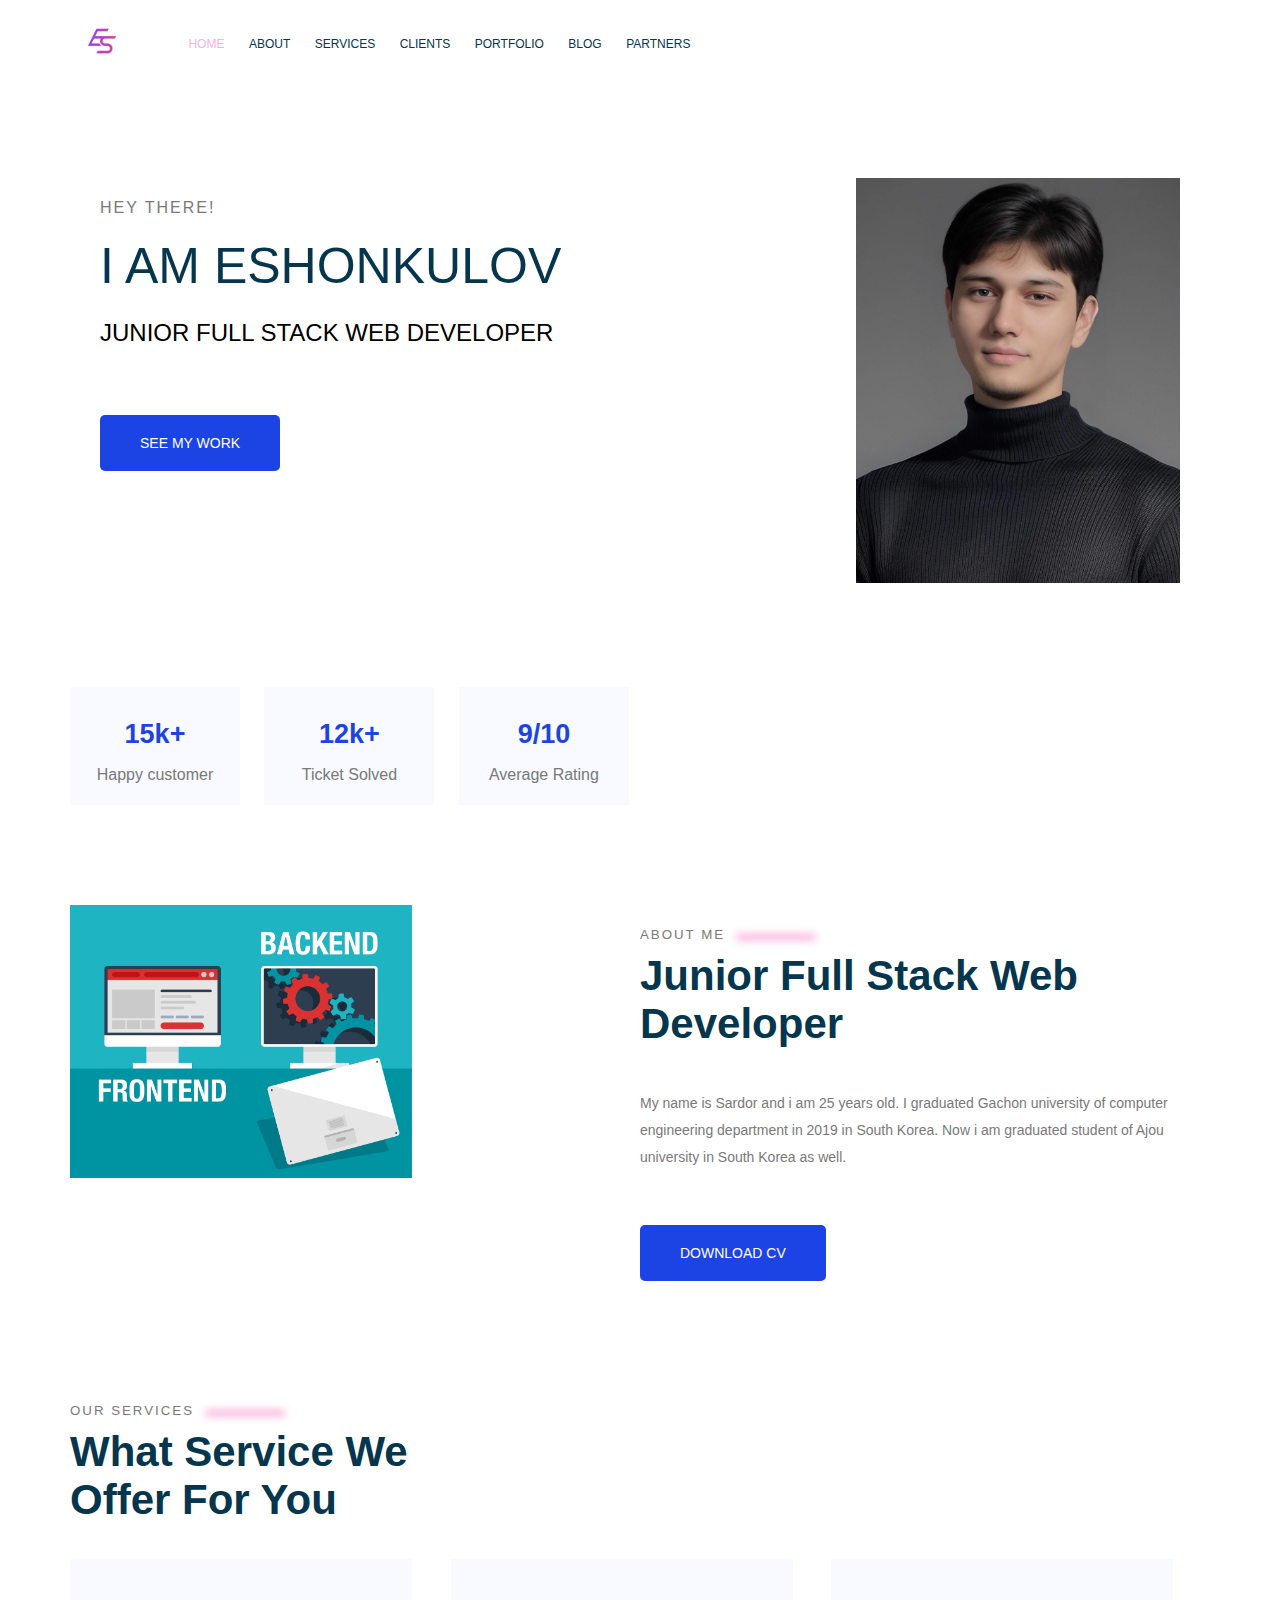
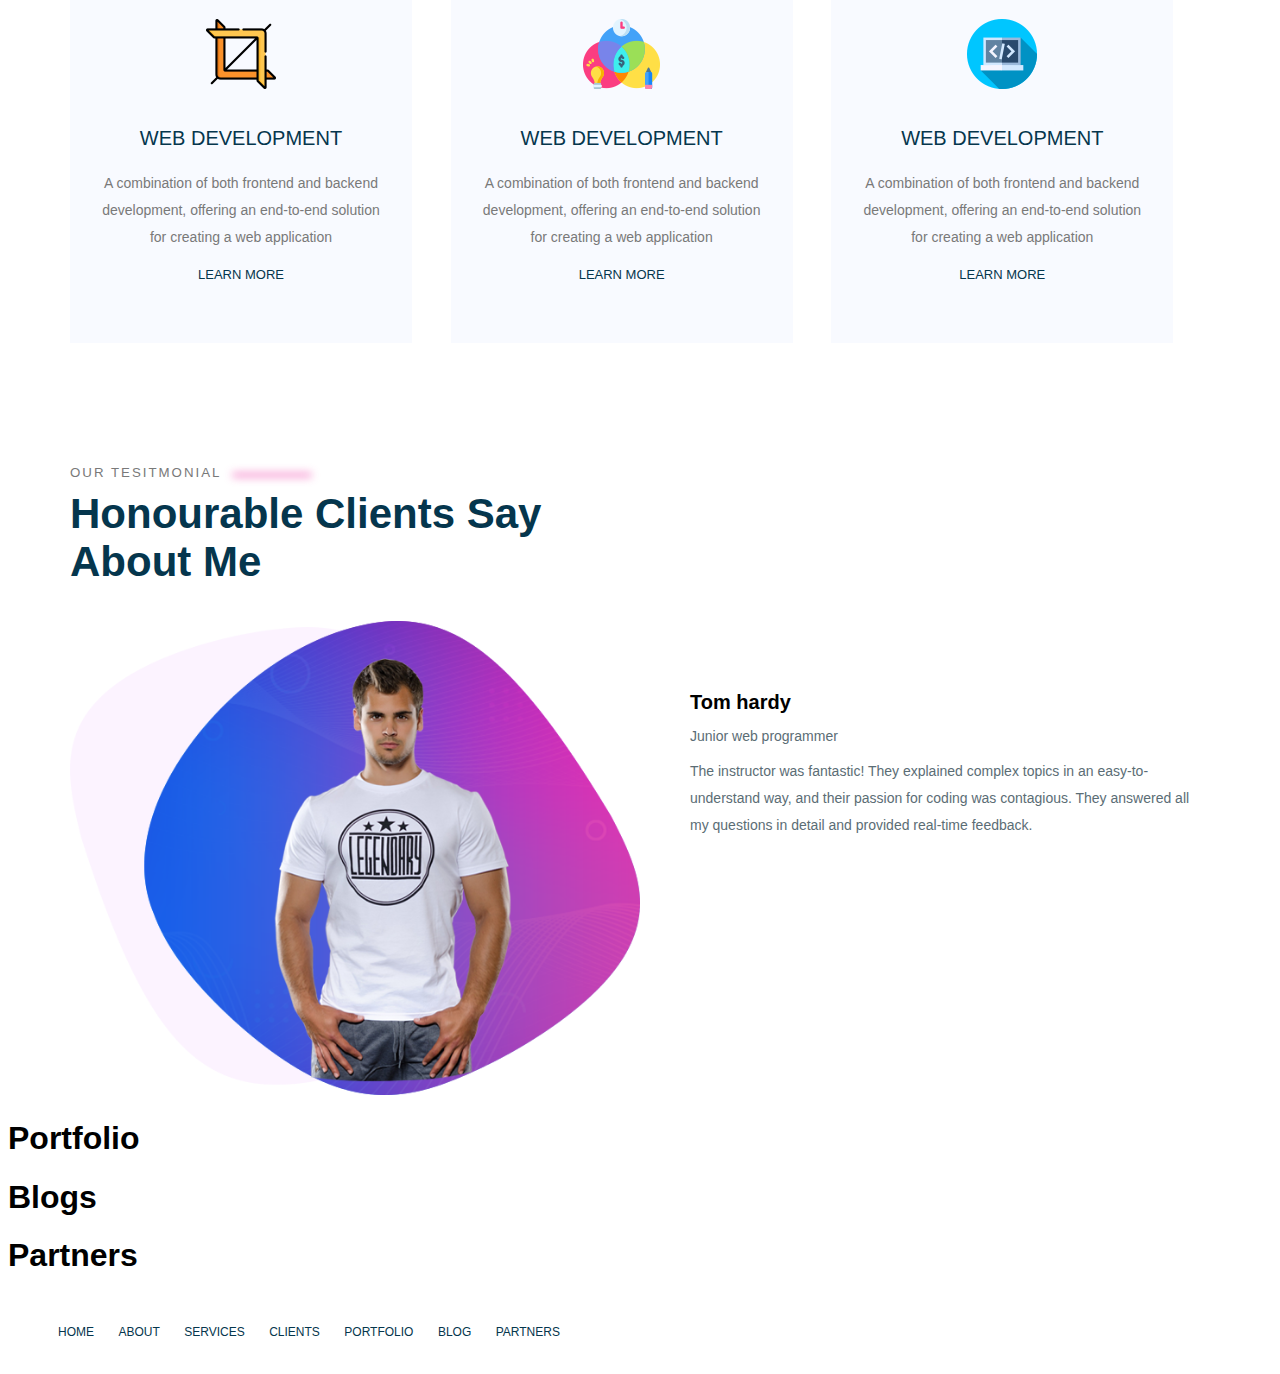
==== index.html @ 7c144145 "added new styles and parts" ====
<!DOCTYPE html>
<html lang="en">
<head>
  <meta charset="UTF-8">
  <meta name="viewport" content="width=device-width, initial-scale=1.0">
  <title>Portfolio</title>
  <link rel="stylesheet" href="css/main.css">
  <link rel="stylesheet" href="https://cdnjs.cloudflare.com/ajax/libs/font-awesome/6.7.1/css/all.min.css" integrity="sha512-5Hs3dF2AEPkpNAR7UiOHba+lRSJNeM2ECkwxUIxC1Q/FLycGTbNapWXB4tP889k5T5Ju8fs4b1P5z/iB4nMfSQ==" crossorigin="anonymous" referrerpolicy="no-referrer" />
</head>  
<body>
  <!-- Header section -->

  <div class="container">
    <header class="main-header">
      <div class="main-header__brand">
        <a href="index.html">
          <img src="images/logo.png" alt="Logo">
        </a>
      </div>
      <nav class="main-navigation">
        <ul class="main-navigation__items">
          <li class="main-navigation__item active">
            <a href="#">Home</a>
          </li>
          <li class="main-navigation__item">
            <a href="#">About</a>
          </li>
          <li class="main-navigation__item">
            <a href="#">Services</a>
          </li>
          <li class="main-navigation__item">
            <a href="#">Clients</a>
          </li>
          <li class="main-navigation__item">
            <a href="#">Portfolio</a>
          </li>
          <li class="main-navigation__item">
            <a href="#">Blog</a>
          </li>
          <li class="main-navigation__item">
            <a href="#">Partners</a>
          </li>
        </ul>
      </nav>
    </header>
  </div>

  <!-- /Header section -->

  <!-- Home section -->

   <div class="container">
    <section id="main-section" class="main-section">
      <div class="main-section__info">
        <h4 class="main-section__welcome to-uppercase">Hey there!</h4>
        <h1 class="main-section__introduction to-uppercase">I am Eshonkulov</h1>
        <h3 class="main-section__position to-uppercase">Junior full stack web developer</h3>
        <div class="main-section__social-networks">
          <a href="https://t.me/Sadriddinovich1" target="_blank">
            <i class="fa-brands fa-telegram"></i>
          </a>
          <a href="https://www.instagram.com/ee.sardor14/" target="_blank">
            <i class="fa-brands fa-instagram"></i>
          </a>
        </div>
        <button type="button" class="button main-section__action to-uppercase">
        See my work
        </button>
      </div>
      <div class="main-section__image">
        <img src="images/sardor1.jpg" alt="My image">
      </div>
     </section>
     <div class="clearfix"></div>
   </div>
   <!-- /Home section -->

   <!-- Statistics -->
    <div class="container">
      <section id="statistics" class="statistics">
        <div class="statistics__item">
          <h3 class="statistics__number">
            15k+
          </h3>
          <p class="statistics__title">
            Happy customer
          </p>
        </div>

        <div class="statistics__item">
          <h3 class="statistics__number">
            12k+
          </h3>
          <p class="statistics__title">
            Ticket Solved
          </p>
        </div>

        <div class="statistics__item">
          <h3 class="statistics__number">
            9/10
          </h3>
          <p class="statistics__title">
            Average Rating
          </p>
        </div>
      </section>
    </div>

   <!-- About section -->

   <div class="container">
    <section id="about-me" class="about-me">
      <div class="about-me__image">
        <img src="/images/about-me.png" alt="About me image">
      </div>

      <div class="about-me__info">
        <h5 class="section-subtitle">
          About me
          <span class="blur-line"></span>
        </h5>
        <h3 class="section-title">
          Junior full stack web developer
        </h3>
        <p class="about-me__description">
          My name is Sardor and i am 25 years old. I graduated Gachon university of computer engineering department in 2019 in South Korea. Now i am graduated student of Ajou university in South Korea as well.
        </p>
        <button type="button" class="button to-uppercase about-me__action">
          Download CV
        </button>
      </div>
     </section>
     <div class="clearfix"></div>
   </div>
   
   <!-- /About section -->

   <!-- Services section -->

   <div class="container">
    <section id="services" class="services">
      <h5 class="section-subtitle">
        Our services
        <span class="blur-line"></span>
      </h5>
      <h2 class="section-title">
        What service we <br>
        offer for you
      </h2>
      <div class="services__cards">
        <div class="service-card">
          <img class="service-card__icon" src="images/service-1.png" alt="Service 1">
          <h5 class="service-card__title">Web development</h5>
          <p class="service-card__description">
            A combination of both frontend and backend development, offering an end-to-end solution for creating a web application
          </p>
          <a href="#" class="service-card__link">
            Learn more
          </a>
        </div>

        <div class="service-card">
          <img class="service-card__icon" src="images/service-2.png" alt="Service 1">
          <h5 class="service-card__title">Web development</h5>
          <p class="service-card__description">
            A combination of both frontend and backend development, offering an end-to-end solution for creating a web application
          </p>
          <a href="#" class="service-card__link">
            Learn more
          </a>

        </div>
        <div class="service-card">
          <img class="service-card__icon" src="images/service-3.png" alt="Service 3">
          <h5 class="service-card__title">Web development</h5>
          <p class="service-card__description">
            A combination of both frontend and backend development, offering an end-to-end solution for creating a web application
          </p>
          <a href="#" class="service-card__link">
            Learn more
          </a>
        </div>
      </div>
     </section>
   </div>

   <!-- /Services section -->

   <!-- Clients section -->

   <div class="container">
    <section id="clients" class="clients">
      <h5 class="section-subtitle">
        Our tesitmonial
        <span class="blur-line"></span>
      </h5>
      <h2 class="section-title">
        Honourable clients say <br>
        about me
      </h2>
      <div class="client-items">
        <div class="client-item">
          <div class="client-item__image">
            <img src="images/client.png" alt="Client image">
          </div>
          <div class="client-item__info">
            <h3 class="client-item__name">
              Tom hardy
            </h3>
            <p class="client-item__position">
              Junior web programmer
            </p>
            <p class="client-item__review">
              The instructor was fantastic! They explained complex topics in an easy-to-understand way, and their passion for coding was contagious. They answered all my questions in detail and provided real-time feedback.
            </p>
            <div class="client-item__rate">
              <i class="fa-solid fa-star"></i>
              <i class="fa-solid fa-star"></i>
              <i class="fa-solid fa-star"></i>
              <i class="fa-solid fa-star"></i>
              <i class="fa-solid fa-star disabled"></i>
            </div>
          </div>
        </div>
      </div>
     </section>
     <div class="clearfix"></div>  
   </div>
   <!-- /Clients section -->

   <!-- Portfolio section -->

   <section id="portfolio">
    <h1>Portfolio</h1>
   </section>

   <!-- /Portfolio section -->

   <!-- Blog section -->

   <section id="blog">
    <h1>Blogs</h1>
   </section>

   <!-- /Blog section -->

   <!-- Partners section -->

   <section id="partners">
    <h1>Partners</h1>
   </section>

   <!-- /Partners section -->

   <!-- Footer section -->

   <footer>
    <nav class="main-navigation">
      <ul class="main-navigation__items">
        <li class="main-navigation__item">
          <a href="#">Home</a>
        </li>
        <li class="main-navigation__item">
          <a href="#">About</a>
        </li>
        <li class="main-navigation__item">
          <a href="#">Services</a>
        </li>
        <li class="main-navigation__item">
          <a href="#">Clients</a>
        </li>
        <li class="main-navigation__item">
          <a href="#">Portfolio</a>
        </li>
        <li class="main-navigation__item">
          <a href="#">Blog</a>
        </li>
        <li class="main-navigation__item">
          <a href="#">Partners</a>
        </li>
      </ul>
    </nav>
   </footer>

   <!-- Footer section -->
</body>
---- css/main.css ----
/* Core styles */
body {
  font-family: sans-serif;
}

.container {
  width: 1140px;
  margin: 0 auto
}

.to-uppercase {
  text-transform: uppercase;
}

.clearfix {
  clear: both;
}

.section-subtitle {
  letter-spacing: 2px;
  font-weight: 500;
  margin-bottom: 10px;
  color: #797979;
  text-transform: uppercase;
}

.section-title {
  margin-top: 5px;
  font-size: 42px;
  font-weight: 700;
  text-transform: capitalize;
  color: #05364D;
}

.button {
  border: none;
  background-color: #1C44E4;
  color: #FFFFFF;
  font-weight: 500;
  font-size: 14px;
  padding: 20px 40px;
  cursor: pointer;
  border-radius: 5px;
}

.blur-line {
  display: inline-block;
  margin-left: 5px;
  width: 80px;
  height: 4px;
  background-color: rgba(237, 35, 159, 0.6);
  filter: blur(4px);
  border-radius: 4px;
}


/* Main header styles */
.main-header__brand {
  display: inline-block;
  vertical-align: middle;
}

.main-header__brand img {
  width: 64px;
}

.main-navigation {
  display: inline-block;
  vertical-align: middle;
}

.main-navigation__item {
  display: inline-block;
  padding: 10px;
}

.main-navigation__item a {
  color: #05364d;
  text-decoration: none;
  text-transform: uppercase;
  font-size: 12px;
  font-weight: 500;
}

.main-navigation__item a:hover {
  color: #efb6df;
}

.main-navigation__item.active a {
  color: #efb6df;
}

/* Main section */
.main-section {
  padding: 100px 30px;
}

.main-section > div {
  width: 50%;
  float: left;
}

.main-section__image {
  text-align: right;
}

.main-section__image img {
  width: 60%;
}

.main-section__welcome {
  font-size: 16px;
  font-weight: 400;
  margin-bottom: 20px;
  letter-spacing: 2px;
  color: #797979;
}

.main-section__introduction {
  margin-top: 20px;
  font-size: 50px;
  font-weight: 500;
  margin-bottom: 20px;
  color: #05364E;
}

.main-section__position {
  margin-bottom: 20px;
  font-size: 24px;
  font-weight: 300;
  margin-bottom: 20px;
}

.main-section__social-networks a {
  color: #8FA1AA;
  font-size: 20px;
  display: inline-block;
  margin-right: 16px;
  cursor: pointer;
}

.main-section__social-networks a:hover i {
  color: #1C44E4;
}

.main-section__action {
  margin-top: 30px;
  
}

/* Statistics */
.statistics {
  padding-top: 100px;
}

.statistics__item {
  display: inline-block;
  width: 150px;
  background-color: #F8FAFF;
  text-align: center;
  padding: 5px 10px;
  margin-right: 20px;
}

.statistics__number {
  font-size: 27px;
  margin-bottom: 5px;
  color: #1C44E4;
}

.statistics__title {
  font-size: 16px;
  color: #797979;
  font-weight: 300;
}

/* About me */
.about-me {
  padding: 100px 0;
}

.about-me > div {
  width: 50%;
  float: left;
}

.about-me__image img {
  width: 60%;
}


.about-me__description {
  font-size: 14px;
  font-weight: 300;
  color: #797979;
  line-height: 27px;
}

.about-me__action {
  margin-top: 40px;
}

/* Services section */
.services {
  padding-top: 100px;
}

.service-card {
  display: inline-block;
  width: 30%;
  padding: 60px 30px;
  background-color: #F8FAFF;
  margin-right: 3%;
  text-align: center;
  box-sizing: border-box;
}

.service-card__title {
  color: #05364D;
  font-size: 20px;
  font-weight: 500;
  margin-bottom: 20px;
  text-transform: uppercase;
}

.service-card__description {
  font-size: 14px;
  line-height: 27px;
  font-weight: 300;
  color: #797979;
}

.service-card__link {
  font-size: 13px;
  font-weight: 500;
  text-transform: uppercase;
  color: #05364D;
  text-decoration: none;
}

.service-card:hover {
  background-color: #5f30ff;
}

.service-card:hover .service-card__title,
.service-card:hover .service-card__description,
.service-card:hover .service-card__link {
  color: #FFFFFF;
}

/* Clients section */
.clients {
  padding-top: 100px;
}

.client-item > div {
  width: 50%;
  float: left;
  box-sizing: border-box;
}

.client-item__image img {
  width: 100%;
}

.client-item__info {
  padding-top: 50px;
  padding-left: 50px;
}

.client-item__name {
  font-size: 20px;
  margin-bottom: 4px;
}

.client-item__position {
  font-size: 14px;
  font-weight: 300;
  color: #5b6d75;
}

.client-item__review {
  font-size: 14px;
  line-height: 27px;
  font-weight: 300;
  color: #5b6d75;
}

.client-item__rate {
  color: #ffd805;
}

.client-item__rate .disabled {
  color: #AEB9BE;
}
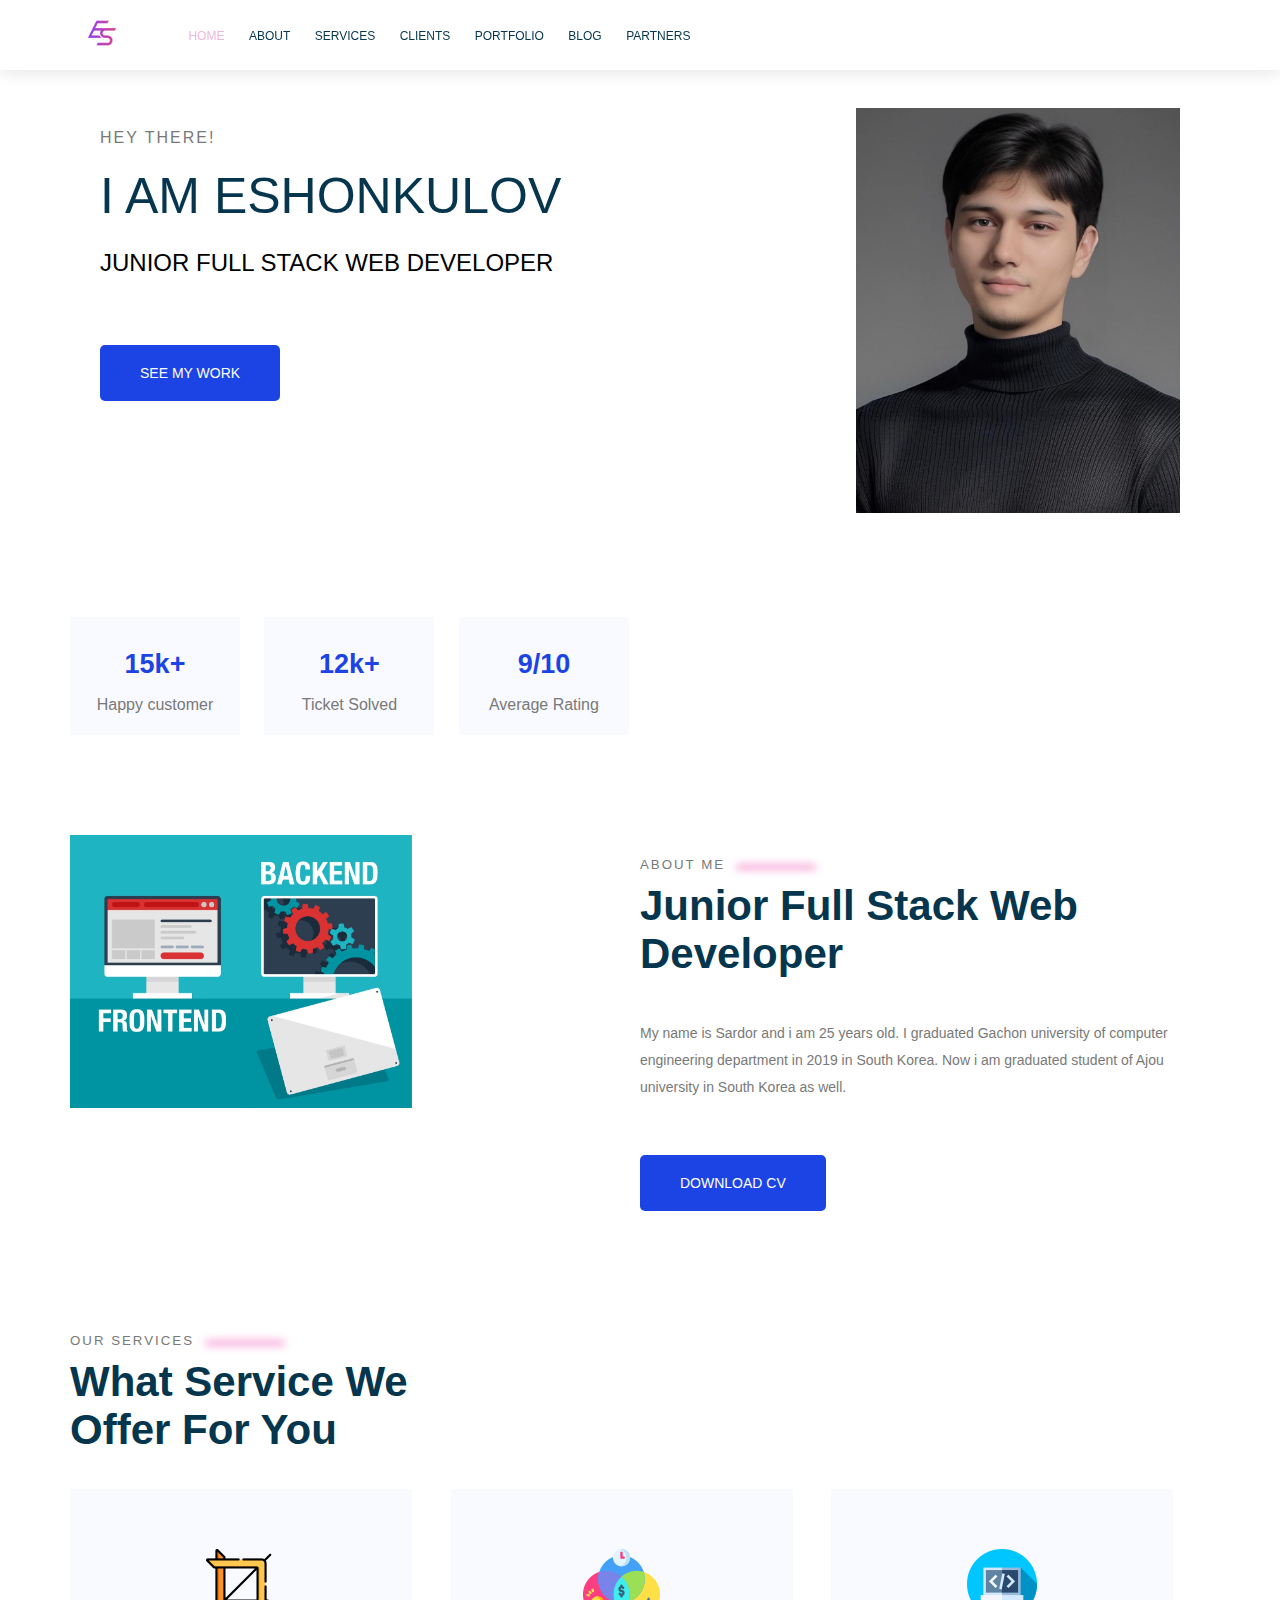
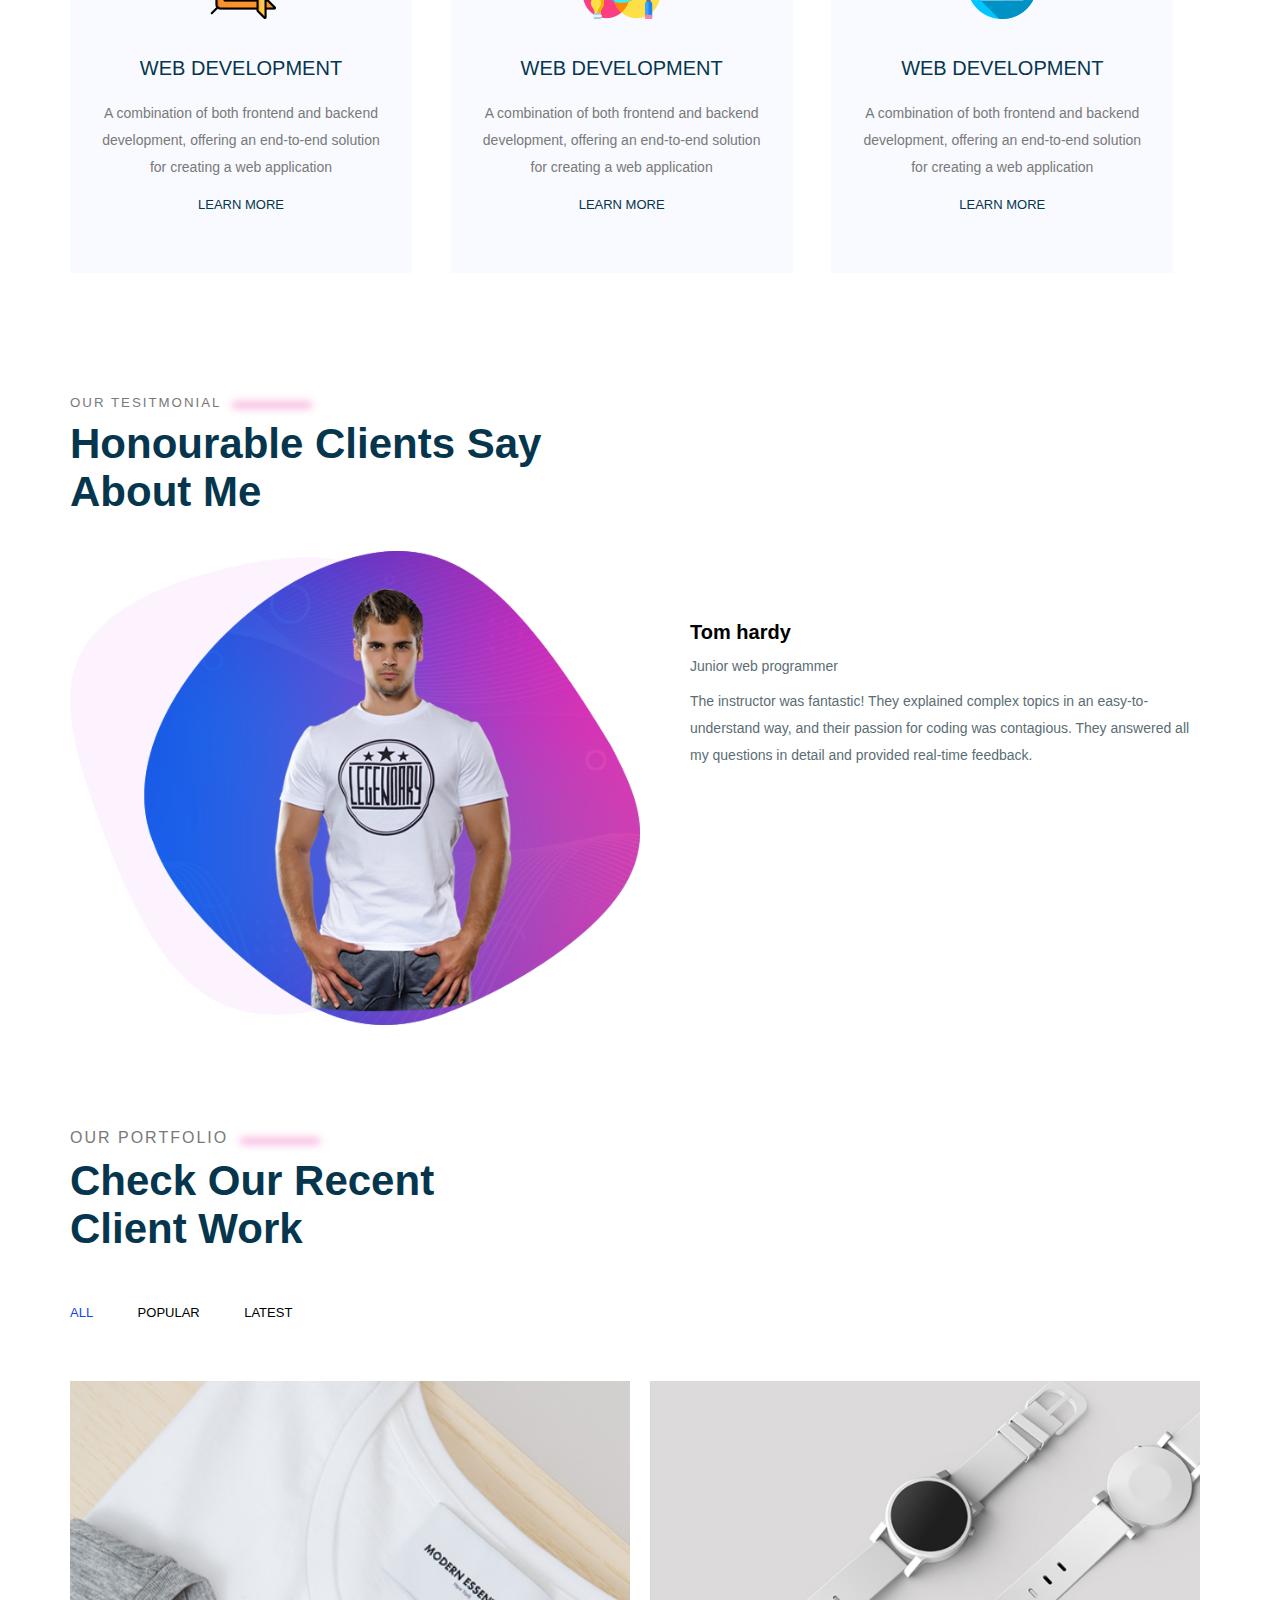
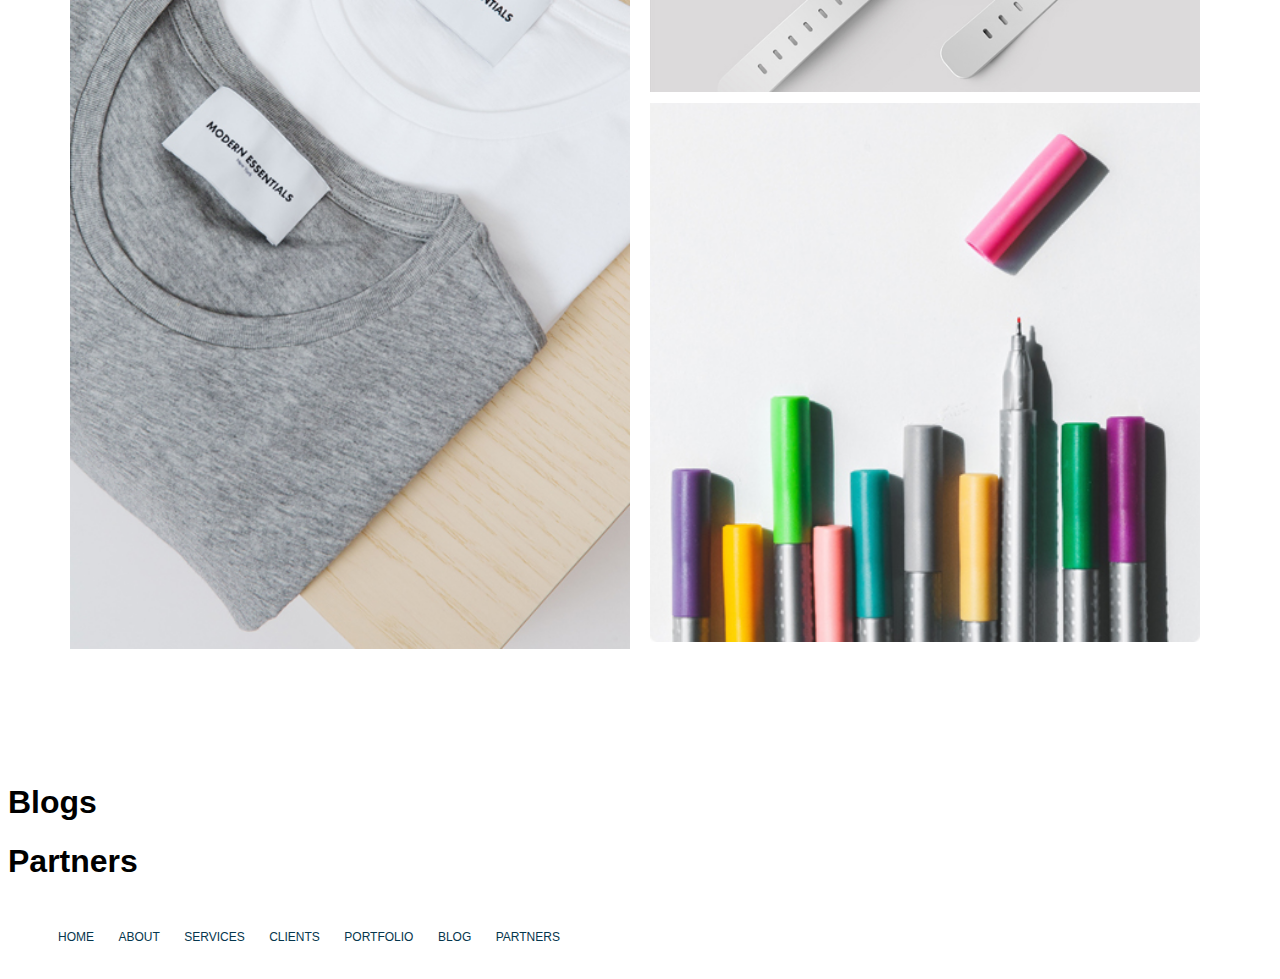
==== commit 0978a51e: "added portfolio styles fixed nav bar menu" ====
--- a/index.html
+++ b/index.html
@@ -10,14 +10,14 @@
 <body>
   <!-- Header section -->
 
-  <div class="container">
     <header class="main-header">
-      <div class="main-header__brand">
+      <div class="container">
+        <div class="main-header__brand">
         <a href="index.html">
           <img src="images/logo.png" alt="Logo">
         </a>
-      </div>
-      <nav class="main-navigation">
+        </div>
+        <nav class="main-navigation">
         <ul class="main-navigation__items">
           <li class="main-navigation__item active">
             <a href="#">Home</a>
@@ -41,7 +41,8 @@
             <a href="#">Partners</a>
           </li>
         </ul>
-      </nav>
+        </nav>
+      </div>
     </header>
   </div>
 
@@ -231,9 +232,67 @@
 
    <!-- Portfolio section -->
 
-   <section id="portfolio">
-    <h1>Portfolio</h1>
-   </section>
+   <div class="container">
+    <section id="portfolio" class="portfolio">
+      <div class="section-subtitle">
+          Our portfolio
+          <span class="blur-line"></span>
+      </div>
+      <div class="section-title">
+        Check our recent <br>
+        Client work
+      </div>
+      <ul class="portfolio-filters">
+        <li class="active">
+          All
+        </li>
+        <li>
+          Popular
+        </li>
+        <li>
+          Latest
+        </li>
+      </ul>
+      <div class="portfolio-items">
+        <div class="portfolio-item portfolio-item-1"> 
+          <img src="images/portfolio-1.jpg" class="portfolio-item__image"  alt="Portfolio image 1">
+          <div class="portfolio-item__overlay"></div>
+          <div class="portfolio-item__info">
+            <h4>
+              <a href="#">Portfolio item 1</a>
+            </h4>
+            <p>
+              About our work
+            </p>
+          </div>
+        </div>
+        <div class="portfolio-item portfolio-item-2">
+          <img src="images/portfolio-2.jpg" class="portfolio-item__image"  alt="Portfolio image 2">
+          <div class="portfolio-item__overlay"></div>
+          <div class="portfolio-item__info">
+            <h4>
+              <a href="#">Portfolio item 2</a>
+            </h4>
+            <p>
+              About our work
+            </p>
+          </div>
+        </div>
+        <div class="portfolio-item portfolio-item-3">
+          <img src="images/portfolio-3.jpg" class="portfolio-item__image"  alt="Portfolio image 3">
+          <div class="portfolio-item__overlay"></div>
+          <div class="portfolio-item__info">
+            <h4>
+              <a href="#">Portfolio item 3</a>
+            </h4>
+            <p>
+              About our work
+            </p>
+          </div>
+        </div>
+      </div>
+     </section>
+   </div>
 
    <!-- /Portfolio section -->
 
--- a/css/main.css
+++ b/css/main.css
@@ -45,6 +45,8 @@
 
 .blur-line {
   display: inline-block;
+  position: relative;
+  top: -2;
   margin-left: 5px;
   width: 80px;
   height: 4px;
@@ -55,6 +57,17 @@
 
 
 /* Main header styles */
+
+.main-header {
+  position: fixed;
+  top: 0;
+  left: 0;
+  width: 100%;
+  background-color: white;
+  box-shadow: 0px 3px 16px 0px rgb(0 0 0 / 10%);
+  z-index: 10;
+}
+
 .main-header__brand {
   display: inline-block;
   vertical-align: middle;
@@ -292,4 +305,101 @@
 
 .client-item__rate .disabled {
   color: #AEB9BE;
+}
+
+/* Portfolio section */
+
+.portfolio {
+  padding: 100px 0;
+}
+
+.portfolio-filters {
+  list-style: none;
+  padding-left: 0;
+  margin-top: 50px;
+}
+
+.portfolio-filters li {
+  display: inline-block;
+  margin-right: 40px;
+  font-size: 13px;
+  font-weight: 400;
+  text-transform: uppercase;
+  cursor: pointer;
+}
+
+.portfolio-filters li:hover, .portfolio-filters li.active {
+  color: #1245e6; ;
+}
+
+.portfolio-items {
+  margin-top: 50px;
+  position: relative;
+}
+
+.portfolio-item {
+  position: relative;
+  display: inline-block;
+  cursor: pointer;
+  width: 50%;
+  padding: 10px;
+  box-sizing: border-box;
+}
+
+.portfolio-item-1 {
+  padding-left: 0;
+}
+
+.portfolio-item-2 {
+  position: absolute;
+  top: 0;
+  right: 0;
+}
+
+.portfolio-item-3 {
+  position: absolute;
+  top: 322px;
+  right: 0;
+}
+
+.portfolio-item__image {
+  width: 100%;
+}
+
+
+.portfolio-item__overlay {
+  position: absolute;
+  left: 0;
+  top: 0;
+  height: 100%;
+  width: 100%;
+  background: rgb(19, 69, 230, 0.9);
+  visibility: hidden;
+  z-index: 1;
+}
+
+.portfolio-item__info {
+  position: absolute;
+  bottom: 44px;
+  left: 80px;
+  color: white;
+  visibility: hidden;
+  z-index: 1;
+}
+
+.portfolio-item__info a {
+  color: white;
+  text-decoration: none;
+}
+
+.portfolio-item:hover .portfolio-item__overlay {
+  visibility: visible;
+  top: 20px;
+  left: 20px;
+}
+
+.portfolio-item:hover .portfolio-item__info {
+  visibility: visible;
+  bottom: 24px;
+  left: 60px;
 }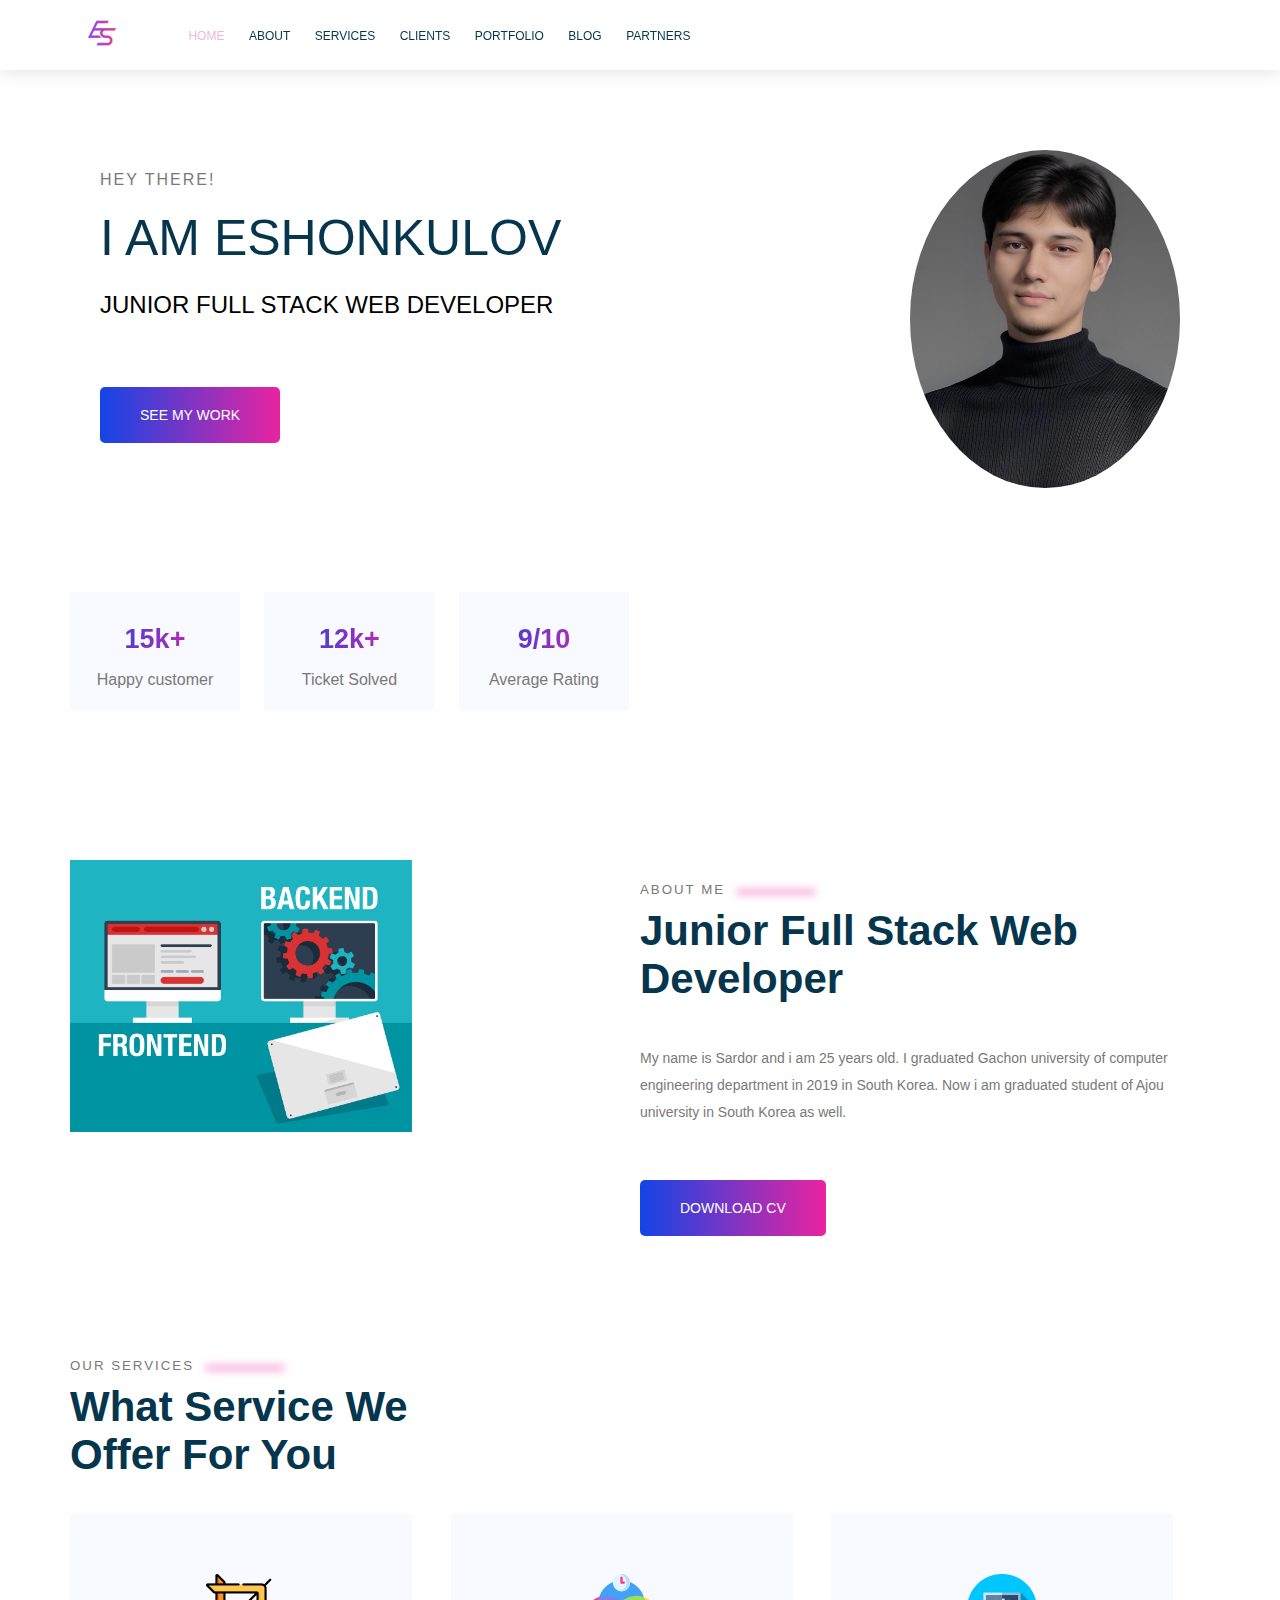
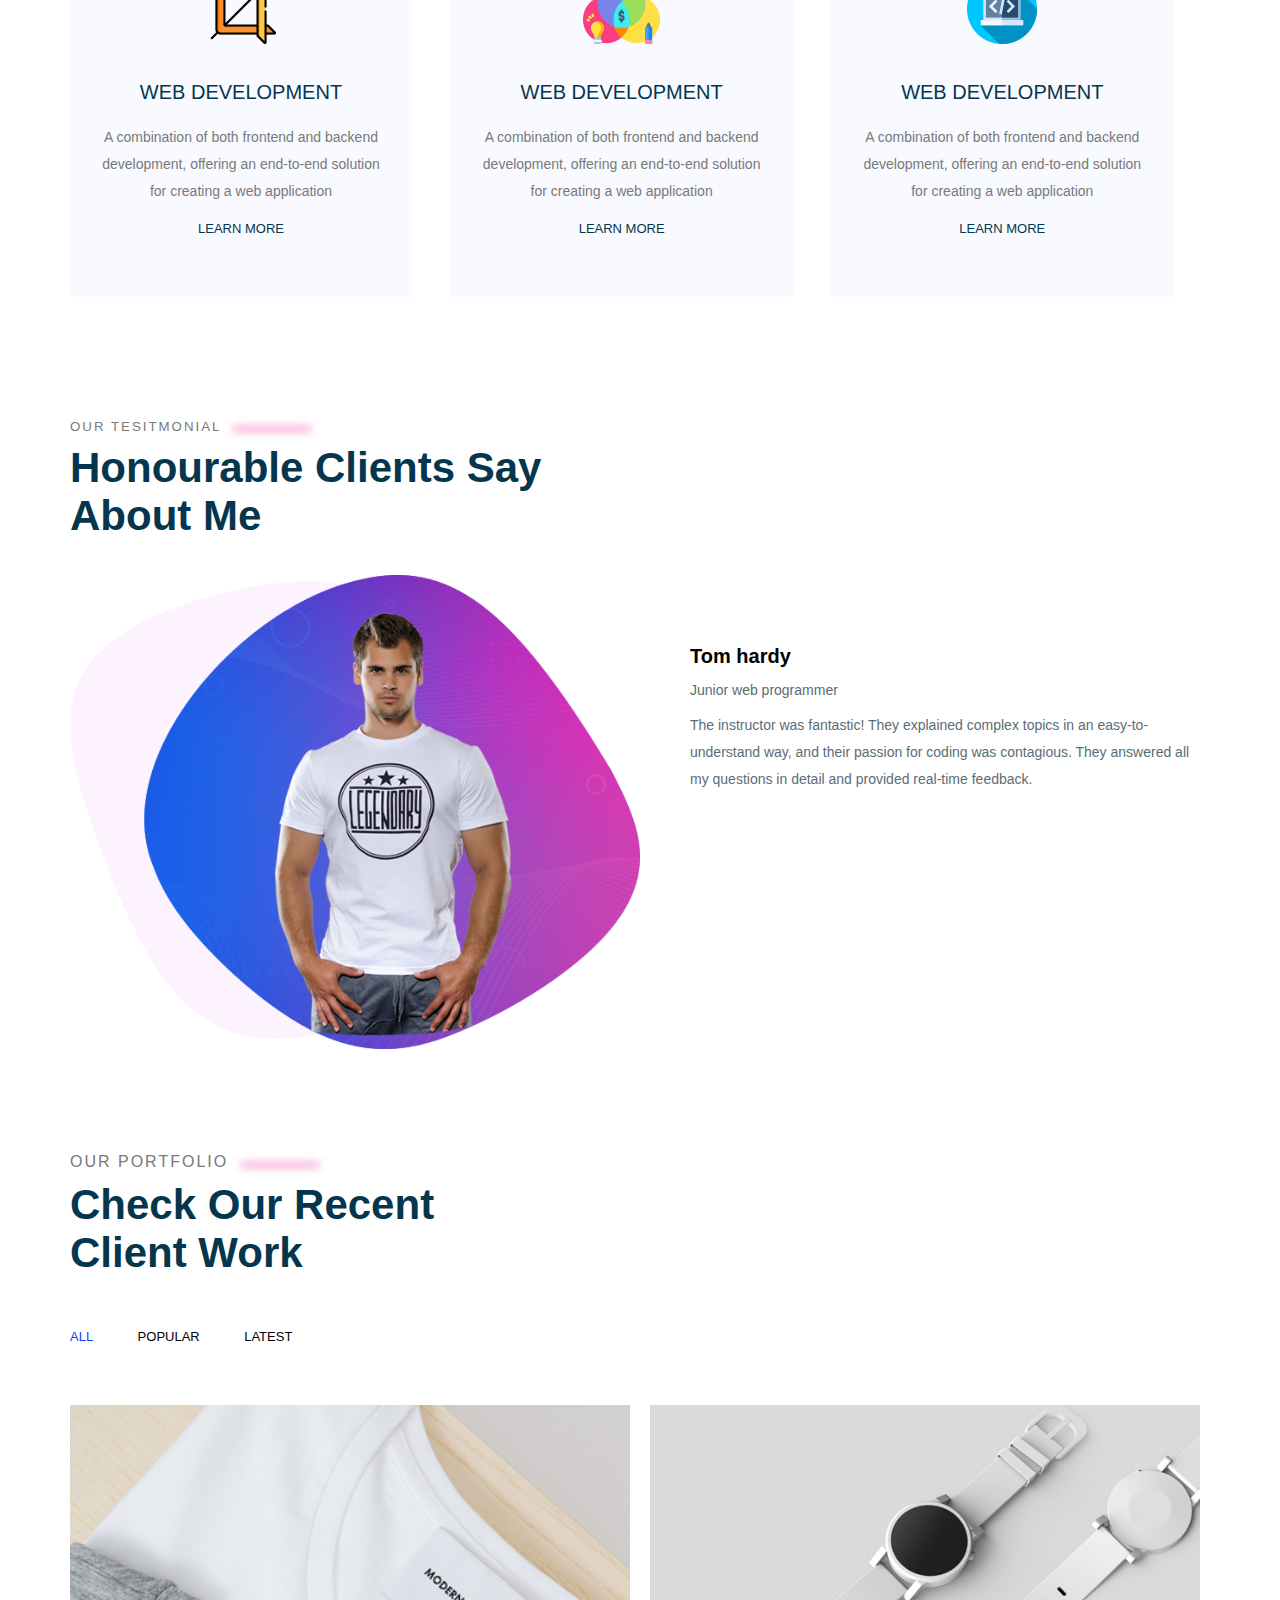
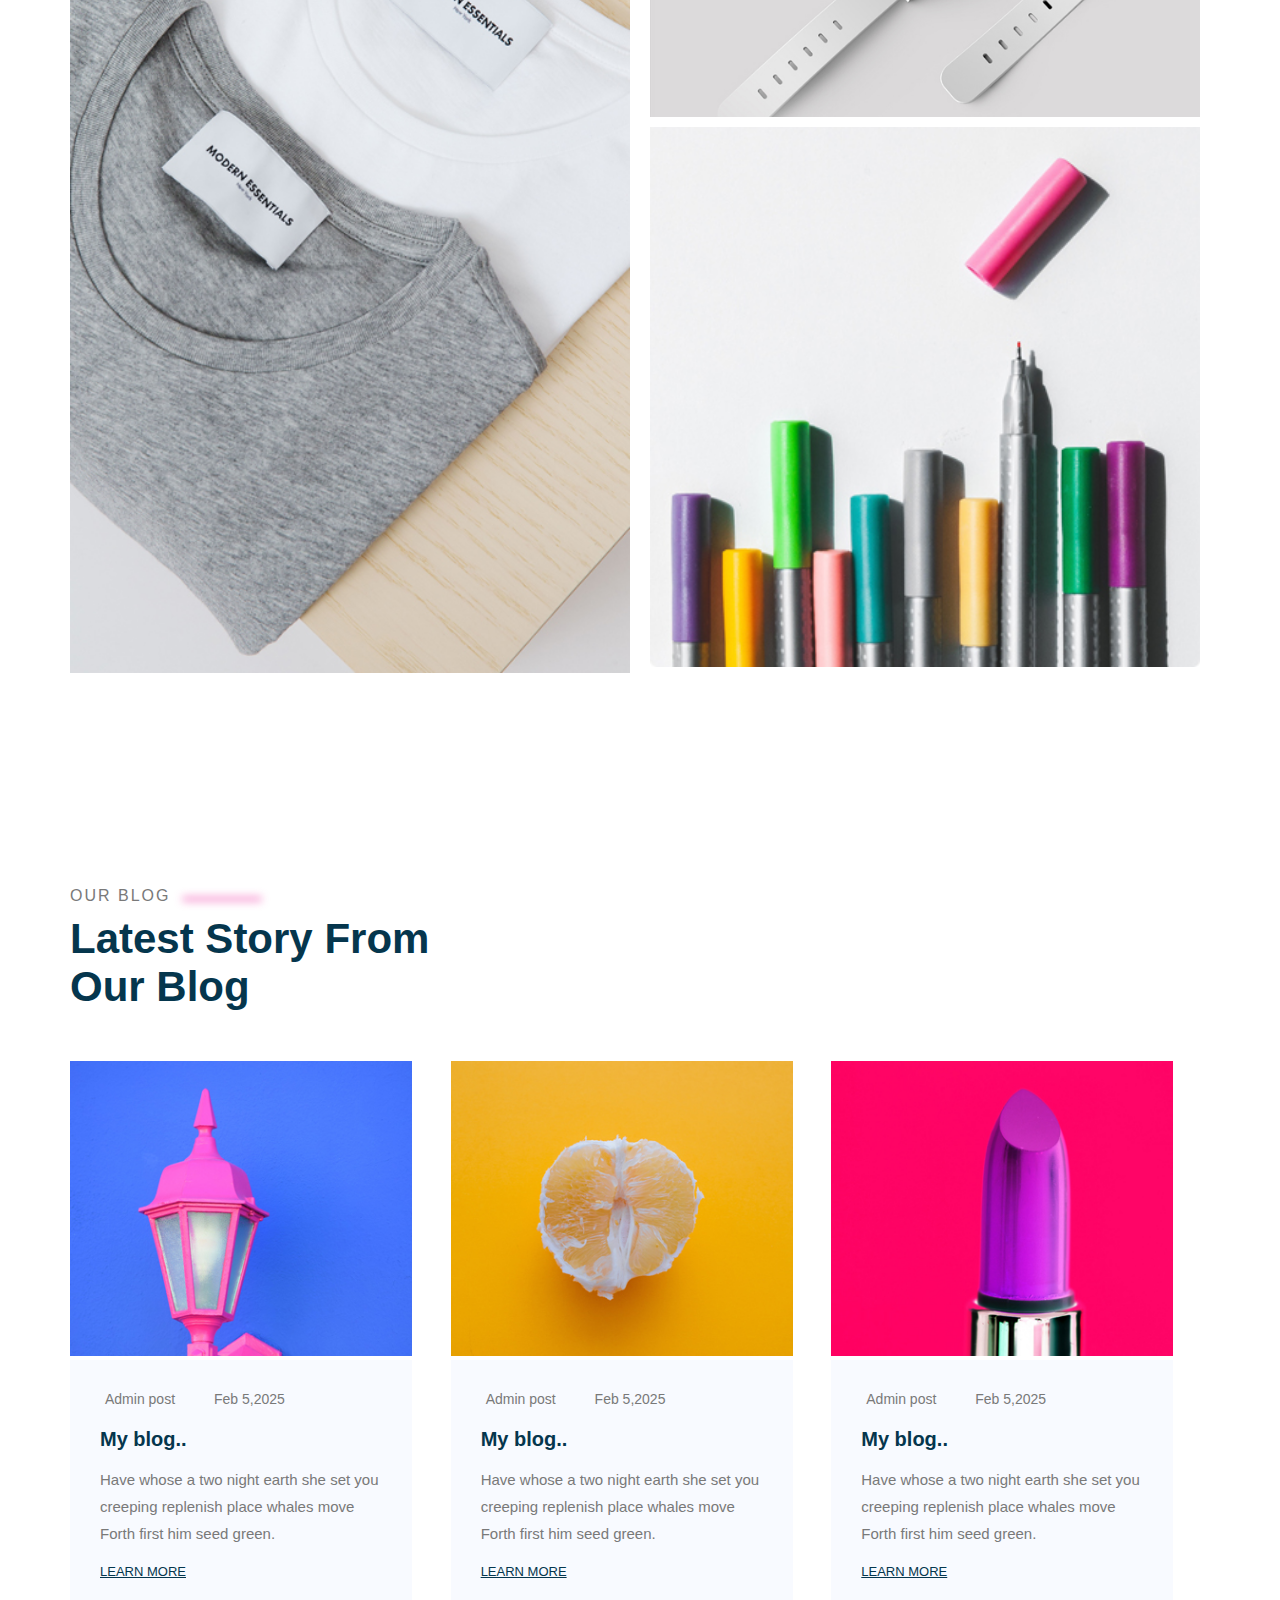
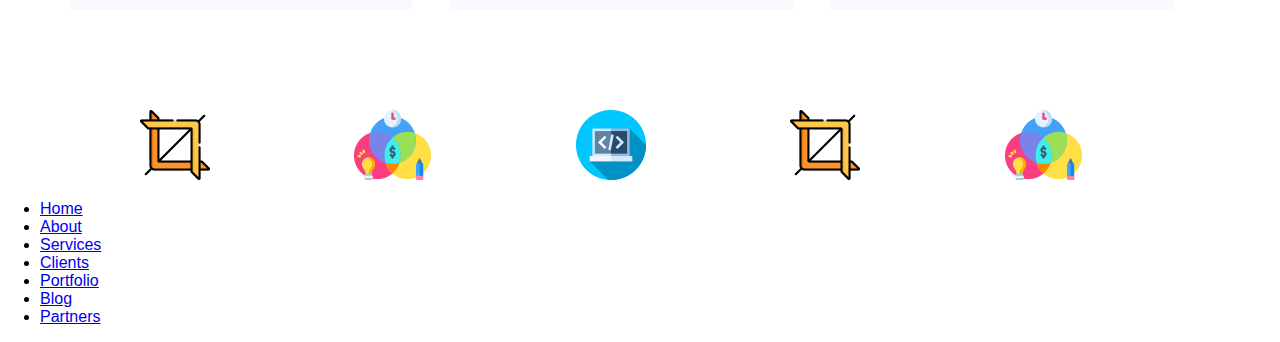
==== commit c4690584: "blogs and partners styled" ====
--- a/index.html
+++ b/index.html
@@ -49,14 +49,14 @@
   <!-- /Header section -->
 
   <!-- Home section -->
-
-   <div class="container">
-    <section id="main-section" class="main-section">
-      <div class="main-section__info">
-        <h4 class="main-section__welcome to-uppercase">Hey there!</h4>
-        <h1 class="main-section__introduction to-uppercase">I am Eshonkulov</h1>
-        <h3 class="main-section__position to-uppercase">Junior full stack web developer</h3>
-        <div class="main-section__social-networks">
+  <div class="main-banner">
+    <div class="container">
+      <section id="main-section" class="main-section">
+        <div class="main-section__info">
+          <h4 class="main-section__welcome to-uppercase">Hey there!</h4>
+          <h1 class="main-section__introduction to-uppercase">I am Eshonkulov</h1>
+          <h3 class="main-section__position to-uppercase">Junior full stack web developer</h3>
+          <div class="main-section__social-networks">
           <a href="https://t.me/Sadriddinovich1" target="_blank">
             <i class="fa-brands fa-telegram"></i>
           </a>
@@ -67,13 +67,16 @@
         <button type="button" class="button main-section__action to-uppercase">
         See my work
         </button>
-      </div>
-      <div class="main-section__image">
-        <img src="images/sardor1.jpg" alt="My image">
-      </div>
-     </section>
-     <div class="clearfix"></div>
-   </div>
+        </div>
+        <div class="main-section__image">
+          <img src="images/sardor1.jpg" alt="My image">
+        </div>
+     </section>
+      <div class="clearfix"></div>
+   </div>
+  </div>
+    
+   
    <!-- /Home section -->
 
    <!-- Statistics -->
@@ -298,44 +301,147 @@
 
    <!-- Blog section -->
 
-   <section id="blog">
-    <h1>Blogs</h1>
-   </section>
+    <div class="container">
+      <section id="blog" class="blog">
+        <div class="section-subtitle">
+          Our blog
+          <span class="blur-line"></span>
+        </div>
+        <div class="section-title">
+          Latest story from <br>
+          our blog
+        </div>
+        <div class="blog-items">
+          <div class="blog-item">
+            <div class="blog-item__image">
+              <img src="images/blog-1.jpg" alt="Blog 1 image">
+            </div>
+            <div class="blog-item__info">
+              <div class="blog-item__main-info">
+                <span class="blog-item__author">
+                  <i class="fa fa-user"></i>
+                  Admin post
+                </span>
+                <span class="blog-item__date">
+                  <i class="fa fa-calendar"></i>
+                  Feb 5,2025
+                </span>
+              </div>
+              <h5 class="blog-item__title">
+                My blog..
+              </h5>
+              <p class="blog-item__description">
+                Have whose a two night earth she set you creeping replenish place whales move Forth first him seed green.
+              </p>
+              <a href="#" class="blog-item__learn-more">
+                Learn more
+              </a>
+            </div>
+          </div>
+          <div class="blog-item">
+            <div class="blog-item__image">
+              <img src="images/blog-2.jpg" alt="Blog 2 image">
+            </div>
+            <div class="blog-item__info">
+              <div class="blog-item__main-info">
+                <span class="blog-item__author">
+                  <i class="fa fa-user"></i>
+                  Admin post
+                </span>
+                <span class="blog-item__date">
+                  <i class="fa fa-calendar"></i>
+                  Feb 5,2025
+                </span>
+              </div>
+              <h5 class="blog-item__title">
+                My blog..
+              </h5>
+              <p class="blog-item__description">
+                Have whose a two night earth she set you creeping replenish place whales move Forth first him seed green.
+              </p>
+              <a href="#" class="blog-item__learn-more">
+                Learn more
+              </a>
+            </div>
+          </div>
+          <div class="blog-item">
+            <div class="blog-item__image">
+              <img src="images/blog-3.jpg" alt="Blog 3 image">
+            </div>
+            <div class="blog-item__info">
+              <div class="blog-item__main-info">
+                <span class="blog-item__author">
+                  <i class="fa fa-user"></i>
+                  Admin post
+                </span>
+                <span class="blog-item__date">
+                  <i class="fa fa-calendar"></i>
+                  Feb 5,2025
+                </span>
+              </div>
+              <h5 class="blog-item__title">
+                My blog..
+              </h5>
+              <p class="blog-item__description">
+                Have whose a two night earth she set you creeping replenish place whales move Forth first him seed green.
+              </p>
+              <a href="#" class="blog-item__learn-more">
+                Learn more
+              </a>
+            </div>
+          </div>
+        </div>
+      </section> 
+    </div>
 
    <!-- /Blog section -->
 
    <!-- Partners section -->
 
-   <section id="partners">
-    <h1>Partners</h1>
-   </section>
+   <div class="container">
+    <section id="partners" class="partners">
+      <div class="partner">
+        <img src="/images/service-1.png" alt="partner 1">
+      </div>
+      <div class="partner">
+        <img src="/images/service-2.png" alt="partner 2">
+      </div>
+      <div class="partner">
+        <img src="/images/service-3.png" alt="partner 3">
+      </div> <div class="partner">
+        <img src="/images/service-1.png" alt="partner 4">
+      </div> <div class="partner">
+        <img src="/images/service-2.png" alt="partner 5">
+      </div>
+     </section>
+   </div>
 
    <!-- /Partners section -->
 
    <!-- Footer section -->
 
    <footer>
-    <nav class="main-navigation">
-      <ul class="main-navigation__items">
-        <li class="main-navigation__item">
+    <nav class="">
+      <ul class="">
+        <li class="">
           <a href="#">Home</a>
         </li>
-        <li class="main-navigation__item">
+        <li class="">
           <a href="#">About</a>
         </li>
-        <li class="main-navigation__item">
+        <li class="">
           <a href="#">Services</a>
         </li>
-        <li class="main-navigation__item">
+        <li class="">
           <a href="#">Clients</a>
         </li>
-        <li class="main-navigation__item">
+        <li class="">
           <a href="#">Portfolio</a>
         </li>
-        <li class="main-navigation__item">
+        <li class="">
           <a href="#">Blog</a>
         </li>
-        <li class="main-navigation__item">
+        <li class="">
           <a href="#">Partners</a>
         </li>
       </ul>
--- a/css/main.css
+++ b/css/main.css
@@ -1,5 +1,6 @@
 /* Core styles */
 body {
+  margin: 0;
   font-family: sans-serif;
 }
 
@@ -34,7 +35,8 @@
 
 .button {
   border: none;
-  background-color: #1C44E4;
+  background: linear-gradient(to right, #1345e6, #ed239f 51%, #1345e6 100%);
+  background-size: 200% auto;
   color: #FFFFFF;
   font-weight: 500;
   font-size: 14px;
@@ -42,6 +44,10 @@
   cursor: pointer;
   border-radius: 5px;
 }
+
+ .button:hover {
+  background-position: right center;
+ }
 
 .blur-line {
   display: inline-block;
@@ -57,7 +63,6 @@
 
 
 /* Main header styles */
-
 .main-header {
   position: fixed;
   top: 0;
@@ -105,7 +110,7 @@
 
 /* Main section */
 .main-section {
-  padding: 100px 30px;
+  padding: 150px 30px;
 }
 
 .main-section > div {
@@ -118,7 +123,9 @@
 }
 
 .main-section__image img {
-  width: 60%;
+  width: 50%;
+  border-radius: 50%;
+  height: 50%;
 }
 
 .main-section__welcome {
@@ -178,7 +185,9 @@
 .statistics__number {
   font-size: 27px;
   margin-bottom: 5px;
-  color: #1C44E4;
+  background: linear-gradient(90deg, #1345e6 0%, #ed239f 100%);
+  -webkit-background-clip: text;
+  -webkit-text-fill-color: transparent;
 }
 
 .statistics__title {
@@ -189,7 +198,7 @@
 
 /* About me */
 .about-me {
-  padding: 100px 0;
+  padding: 150px 0;
 }
 
 .about-me > div {
@@ -402,4 +411,84 @@
   visibility: visible;
   bottom: 24px;
   left: 60px;
+}
+
+/* Blog section */
+.blog {
+  padding-top: 100px;
+}
+
+.blog-items {
+  margin-top: 50px;
+}
+
+.blog-item {
+  display: inline-block;
+  width: 30%;
+  margin-right: 3%;
+  box-sizing: border-box;
+}
+
+.blog-item:hover {
+  box-shadow: 0px 10px 20px rgb(5 54 77 / 10%);
+}
+
+.blog-item:hover .blog-item__info {
+  background-color: white;
+}
+
+.blog-item__image img {
+  width: 100%;
+}
+
+.blog-item__info {
+  background-color: #F8FAFF;
+  padding: 30px;
+  color: #797979;
+}
+
+.blog-item__main-info span {
+  font-size: 14px;
+  margin-right: 30px;
+  font-weight: lighter;
+}
+
+.blog-item__info i {
+  margin-right: 5px;
+}
+
+.blog-item__title {
+  font-size: 20px;
+  margin-top: 20px;
+  margin-bottom: 15px;
+  color: #05364d;
+  font-weight: 700;
+}
+
+.blog-item__description {
+  line-height: 27px;
+  font-weight: lighter;
+  font-size: 15px;
+}
+
+.blog-item__learn-more {
+  font-size: 13px;
+  font-weight: 500;
+  text-transform: uppercase;
+  color: #05364d;
+  cursor: pointer;
+}
+
+.blog-item__learn-more:hover {
+  color: #ed239f;
+}
+
+/* Partners section */
+.partners {
+  padding-top: 100px;
+}
+
+.partner {
+  display: inline-block;
+  padding: 0 70px;
 }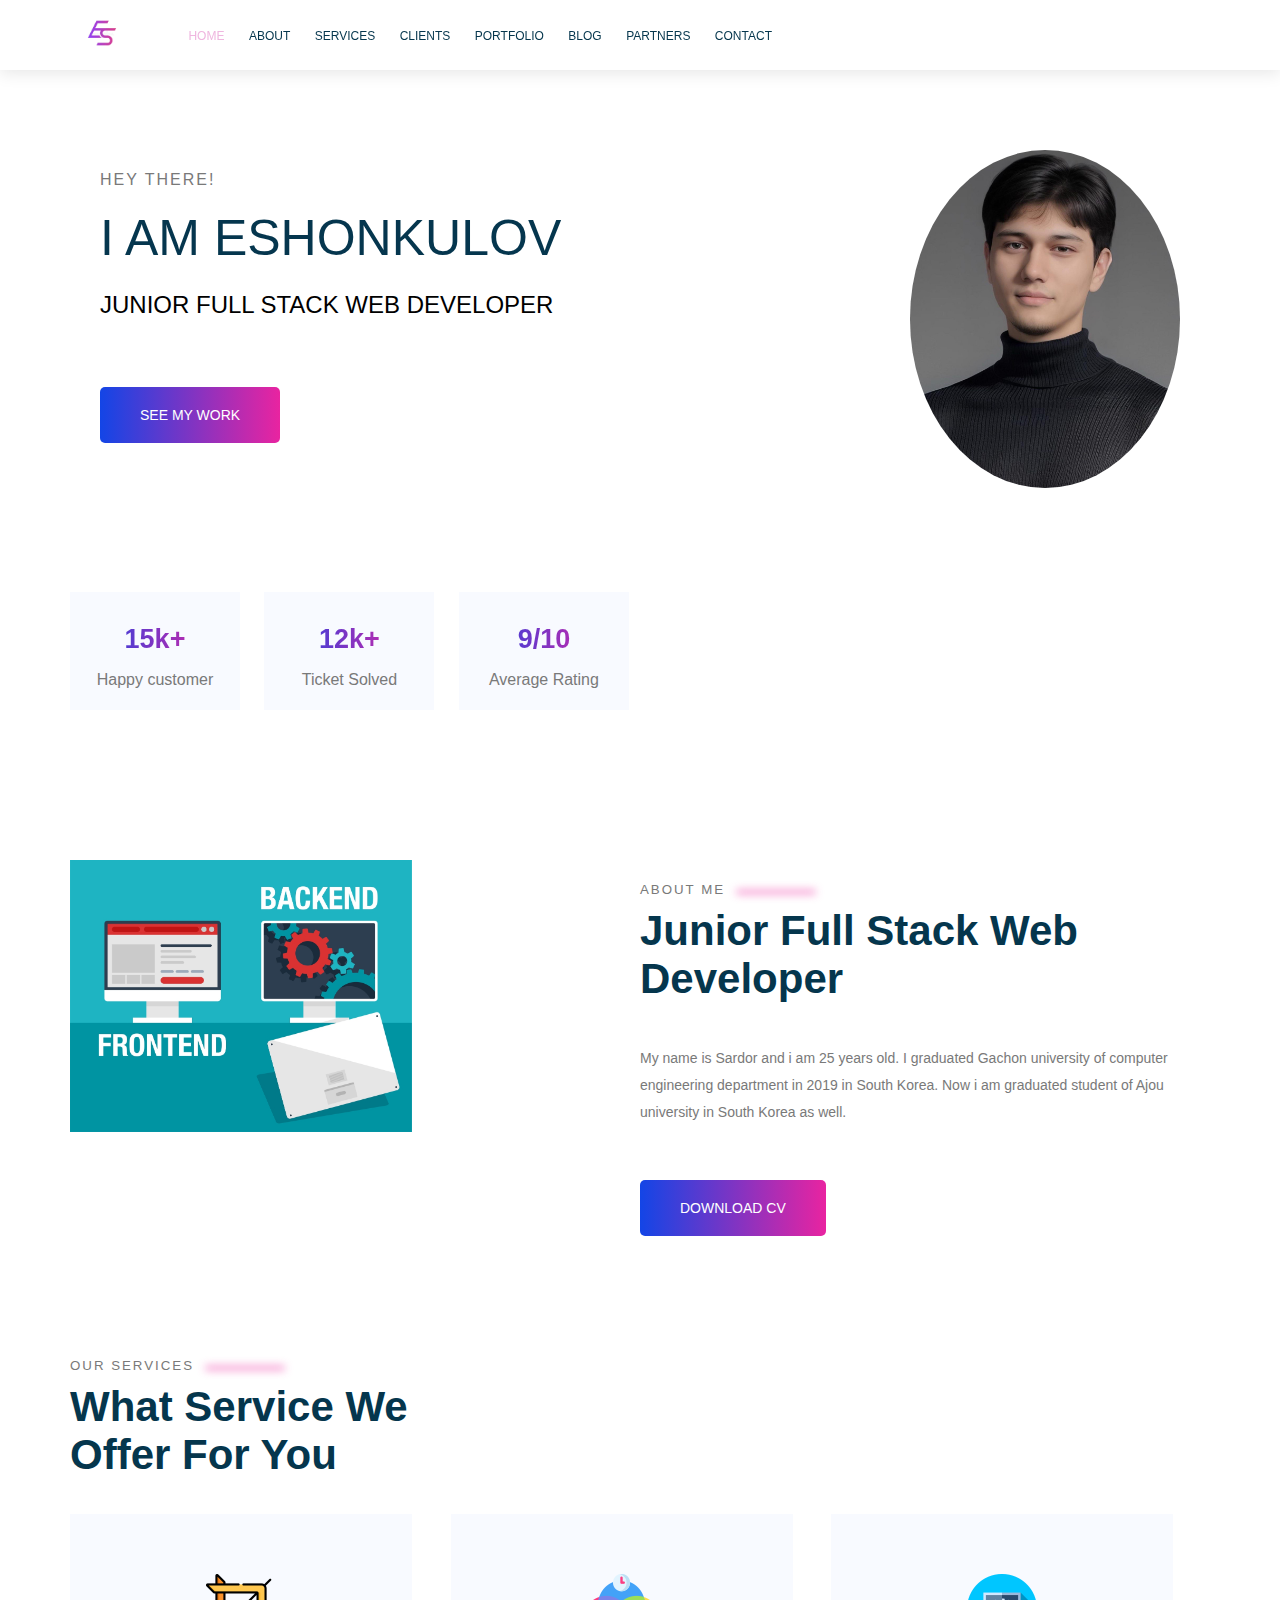
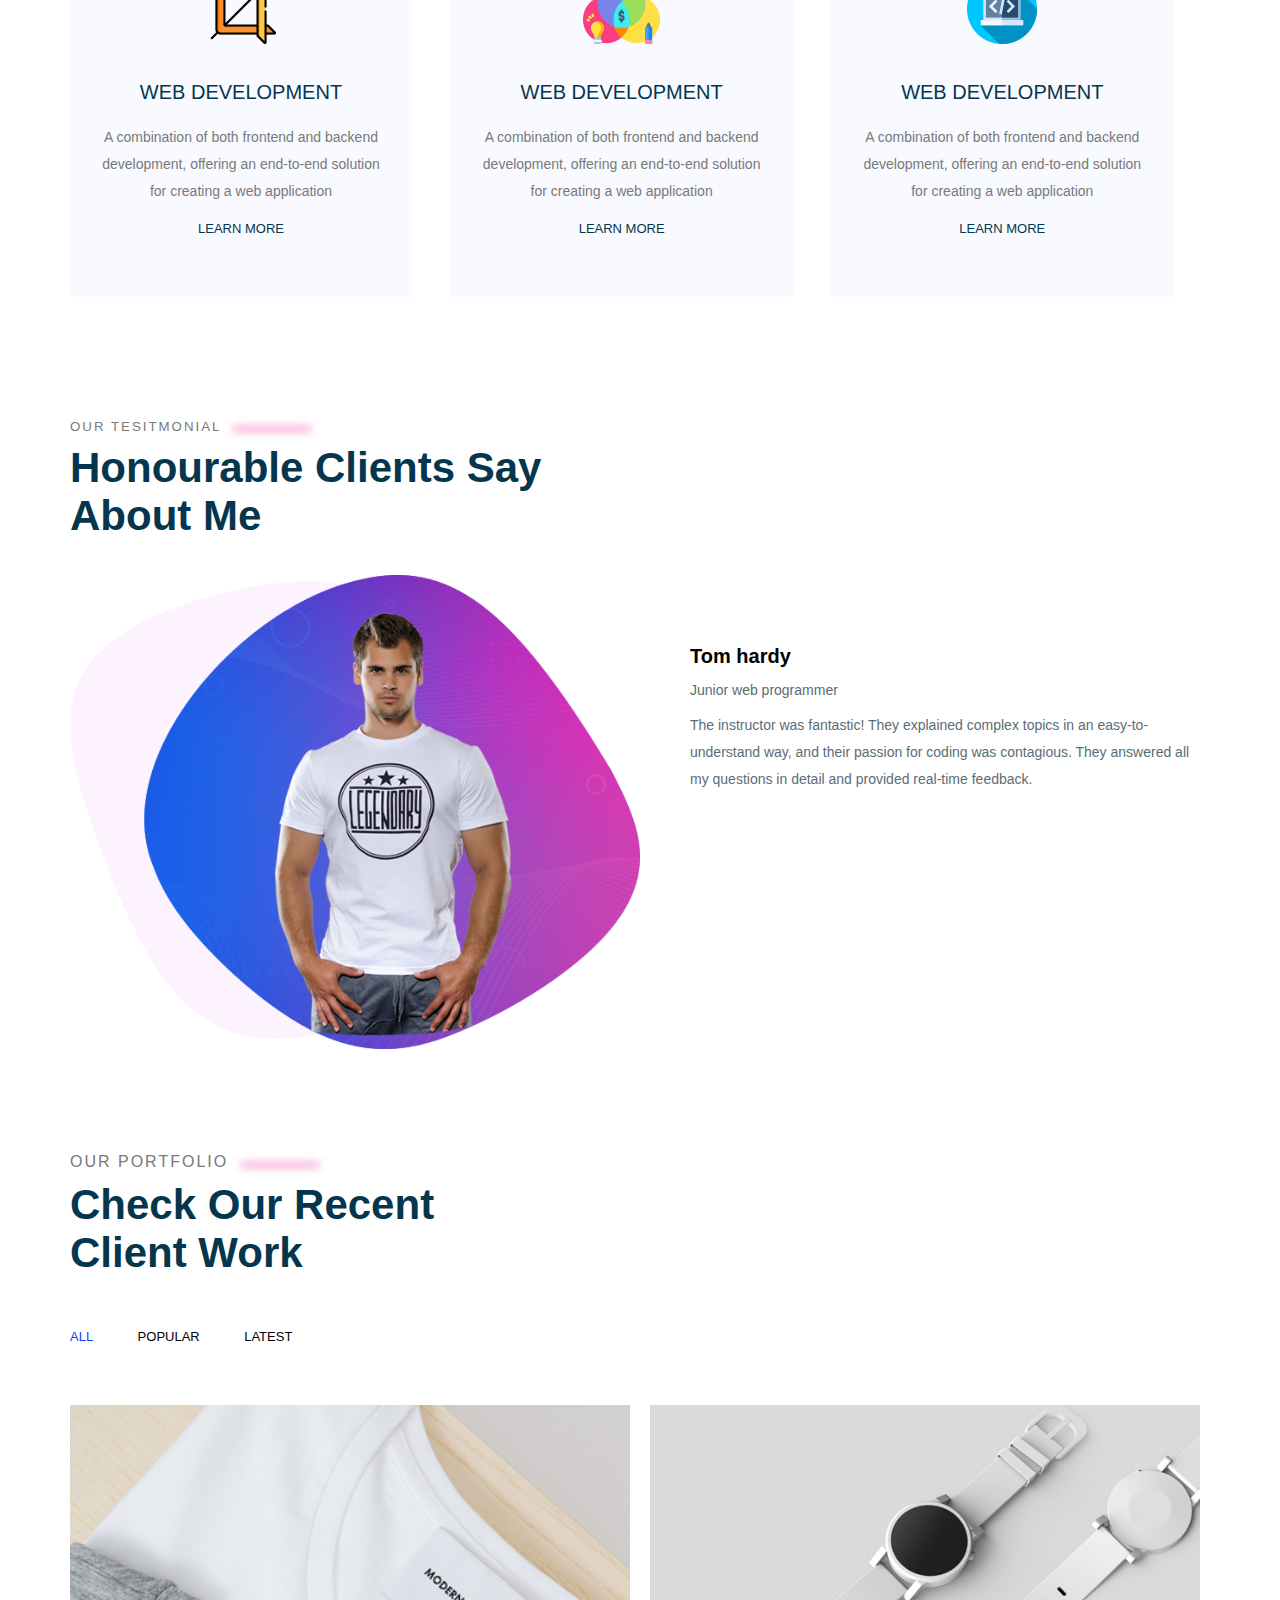
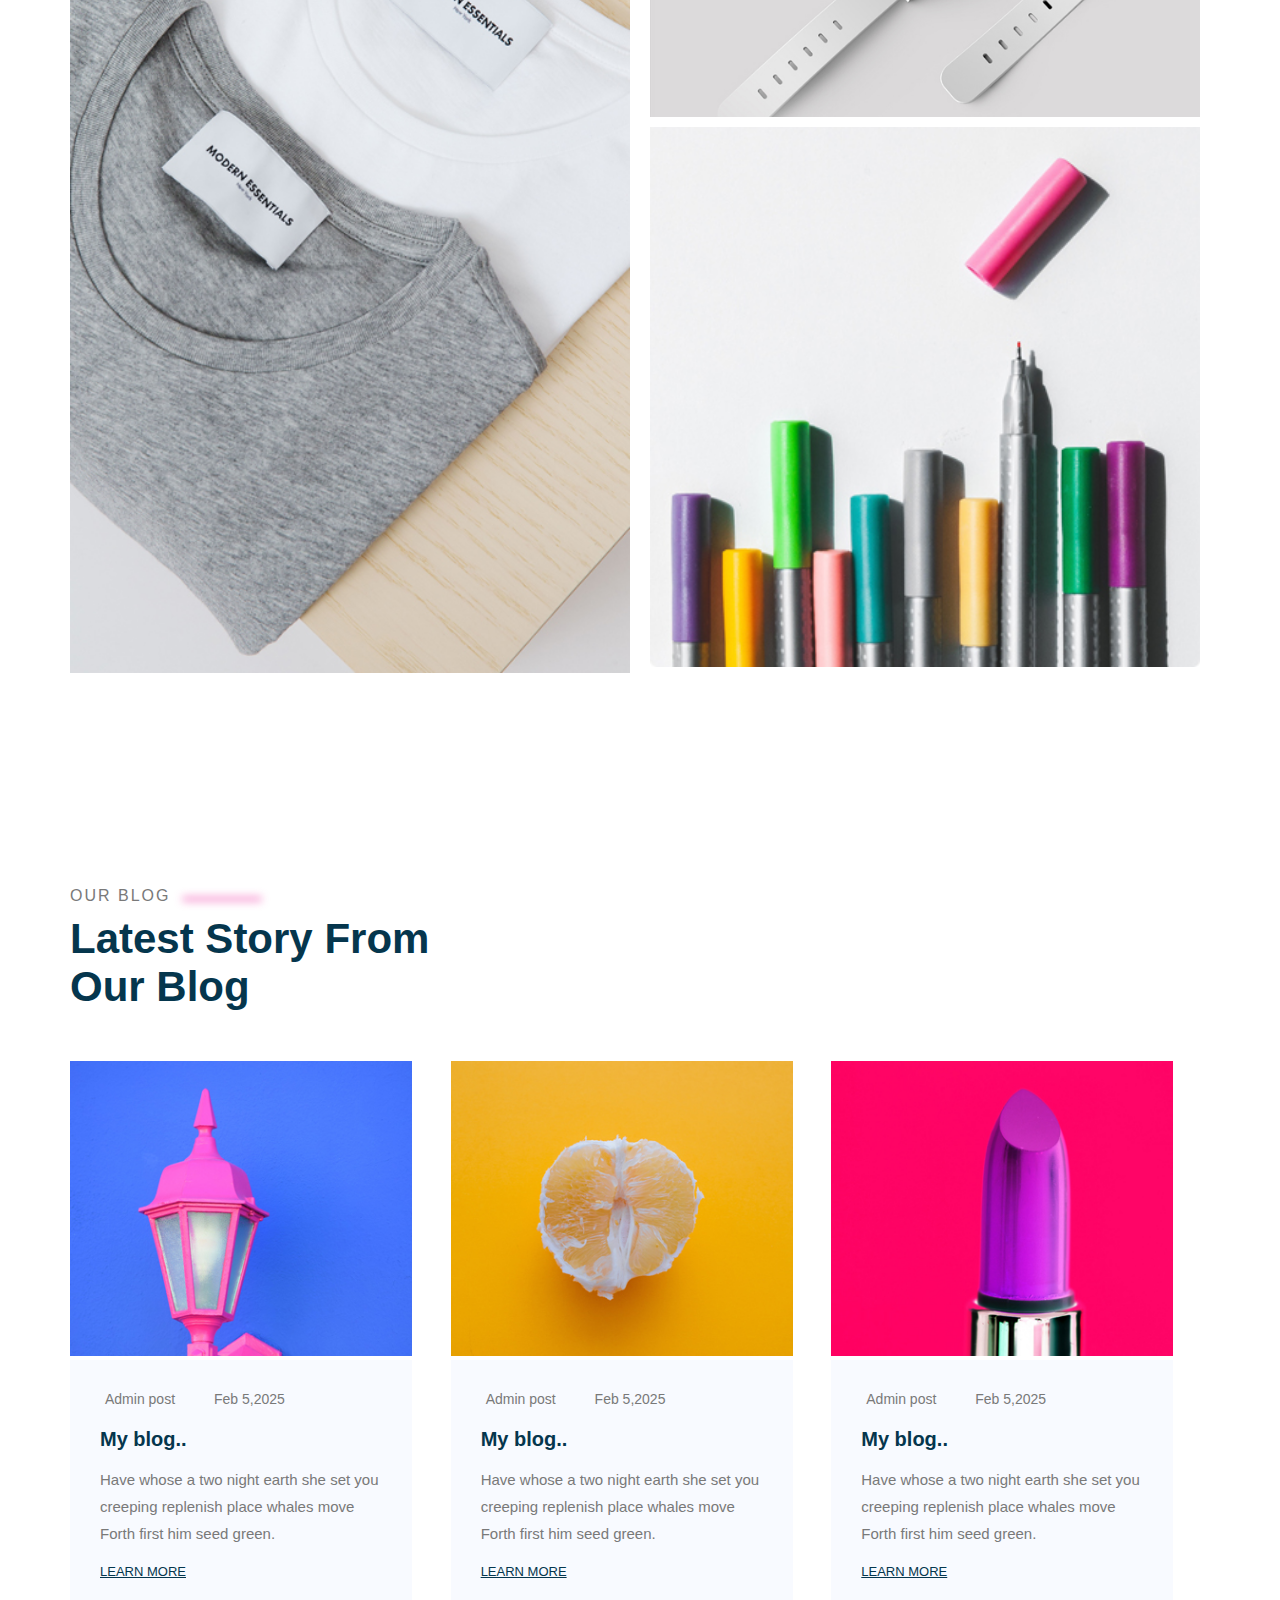
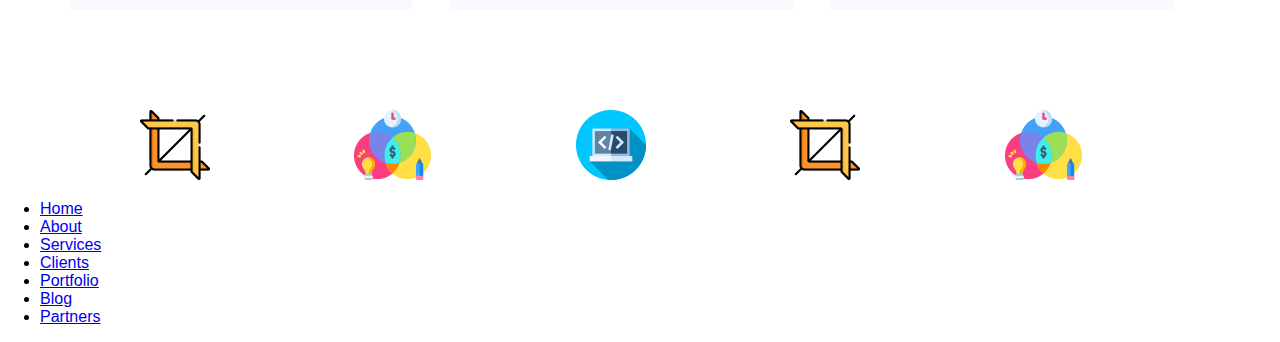
==== commit ee3067e1: "added contact and styled" ====
--- a/index.html
+++ b/index.html
@@ -4,6 +4,7 @@
   <meta charset="UTF-8">
   <meta name="viewport" content="width=device-width, initial-scale=1.0">
   <title>Portfolio</title>
+  <link rel="stylesheet" href="css/shared.css">
   <link rel="stylesheet" href="css/main.css">
   <link rel="stylesheet" href="https://cdnjs.cloudflare.com/ajax/libs/font-awesome/6.7.1/css/all.min.css" integrity="sha512-5Hs3dF2AEPkpNAR7UiOHba+lRSJNeM2ECkwxUIxC1Q/FLycGTbNapWXB4tP889k5T5Ju8fs4b1P5z/iB4nMfSQ==" crossorigin="anonymous" referrerpolicy="no-referrer" />
 </head>  
@@ -20,7 +21,7 @@
         <nav class="main-navigation">
         <ul class="main-navigation__items">
           <li class="main-navigation__item active">
-            <a href="#">Home</a>
+            <a href="index.html">Home</a>
           </li>
           <li class="main-navigation__item">
             <a href="#">About</a>
@@ -39,6 +40,9 @@
           </li>
           <li class="main-navigation__item">
             <a href="#">Partners</a>
+          </li>
+          <li class="main-navigation__item">
+            <a href="contact.html" target="_blank">Contact</a>
           </li>
         </ul>
         </nav>
--- a/css/shared.css
+++ b/css/shared.css
@@ -0,0 +1,168 @@
+/* Core styles */
+body {
+  margin: 0;
+  font-family: sans-serif;
+}
+
+.container {
+  width: 1140px;
+  margin: 0 auto
+}
+
+.to-uppercase {
+  text-transform: uppercase;
+}
+
+.clearfix {
+  clear: both;
+}
+
+.section-subtitle {
+  letter-spacing: 2px;
+  font-weight: 500;
+  margin-bottom: 10px;
+  color: #797979;
+  text-transform: uppercase;
+}
+
+.section-title {
+  margin-top: 5px;
+  font-size: 42px;
+  font-weight: 700;
+  text-transform: capitalize;
+  color: #05364D;
+}
+
+.button {
+  border: none;
+  background: linear-gradient(to right, #1345e6, #ed239f 51%, #1345e6 100%);
+  background-size: 200% auto;
+  color: #FFFFFF;
+  font-weight: 500;
+  font-size: 14px;
+  padding: 20px 40px;
+  cursor: pointer;
+  border-radius: 5px;
+}
+
+ .button:hover {
+  background-position: right center;
+ }
+
+.blur-line {
+  display: inline-block;
+  position: relative;
+  top: -2;
+  margin-left: 5px;
+  width: 80px;
+  height: 4px;
+  background-color: rgba(237, 35, 159, 0.6);
+  filter: blur(4px);
+  border-radius: 4px;
+}
+
+/* Main header styles */
+.main-header {
+  position: fixed;
+  top: 0;
+  left: 0;
+  width: 100%;
+  background-color: white;
+  box-shadow: 0px 3px 16px 0px rgb(0 0 0 / 10%);
+  z-index: 10;
+}
+
+.main-header__brand {
+  display: inline-block;
+  vertical-align: middle;
+}
+
+.main-header__brand img {
+  width: 64px;
+}
+
+.main-navigation {
+  display: inline-block;
+  vertical-align: middle;
+}
+
+.main-navigation__item {
+  display: inline-block;
+  padding: 10px;
+}
+
+.main-navigation__item a {
+  color: #05364d;
+  text-decoration: none;
+  text-transform: uppercase;
+  font-size: 12px;
+  font-weight: 500;
+}
+
+.main-navigation__item a:hover {
+  color: #efb6df;
+}
+
+.main-navigation__item.active a {
+  color: #efb6df;
+}
+
+/* Main section */
+.main-section {
+  padding: 150px 30px;
+}
+
+.main-section > div {
+  width: 50%;
+  float: left;
+}
+
+.main-section__image {
+  text-align: right;
+}
+
+.main-section__image img {
+  width: 50%;
+  border-radius: 50%;
+  height: 50%;
+}
+
+.main-section__welcome {
+  font-size: 16px;
+  font-weight: 400;
+  margin-bottom: 20px;
+  letter-spacing: 2px;
+  color: #797979;
+}
+
+.main-section__introduction {
+  margin-top: 20px;
+  font-size: 50px;
+  font-weight: 500;
+  margin-bottom: 20px;
+  color: #05364E;
+}
+
+.main-section__position {
+  margin-bottom: 20px;
+  font-size: 24px;
+  font-weight: 300;
+  margin-bottom: 20px;
+}
+
+.main-section__social-networks a {
+  color: #8FA1AA;
+  font-size: 20px;
+  display: inline-block;
+  margin-right: 16px;
+  cursor: pointer;
+}
+
+.main-section__social-networks a:hover i {
+  color: #1C44E4;
+}
+
+.main-section__action {
+  margin-top: 30px;
+  
+}
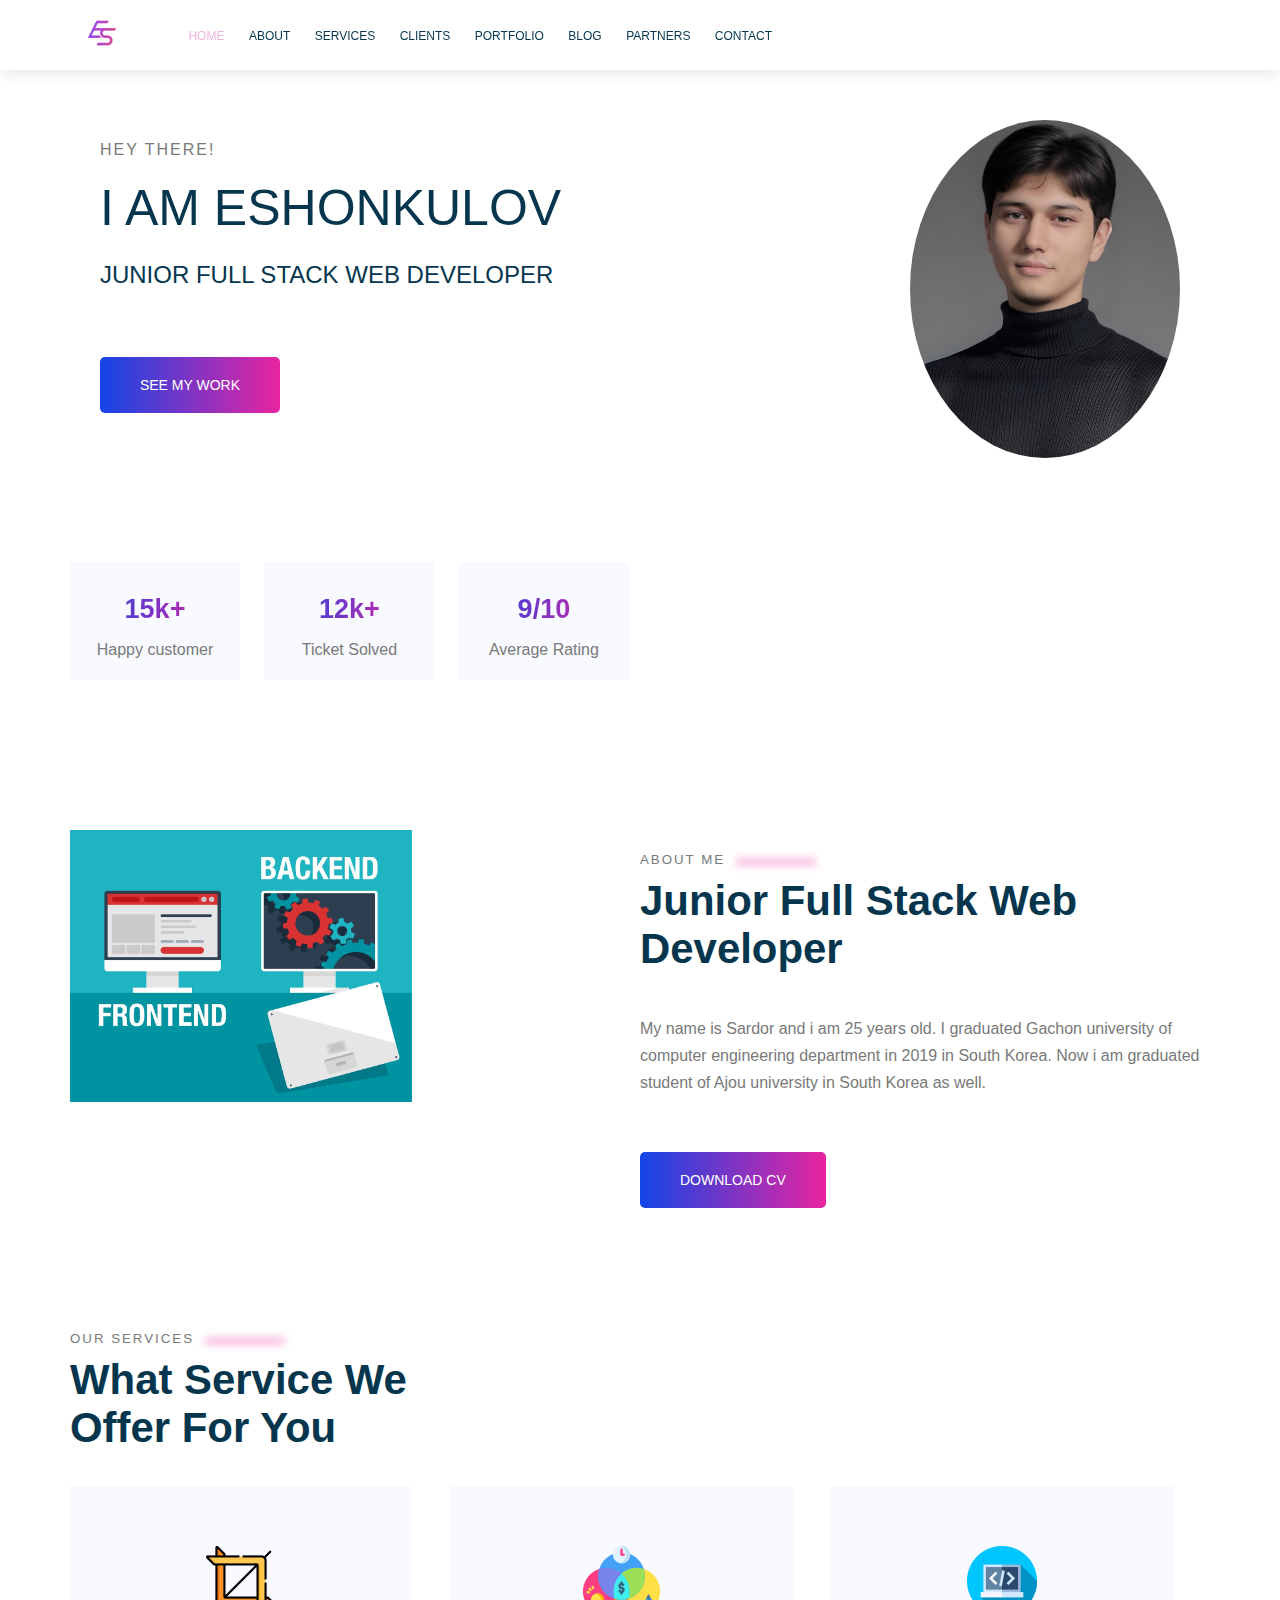
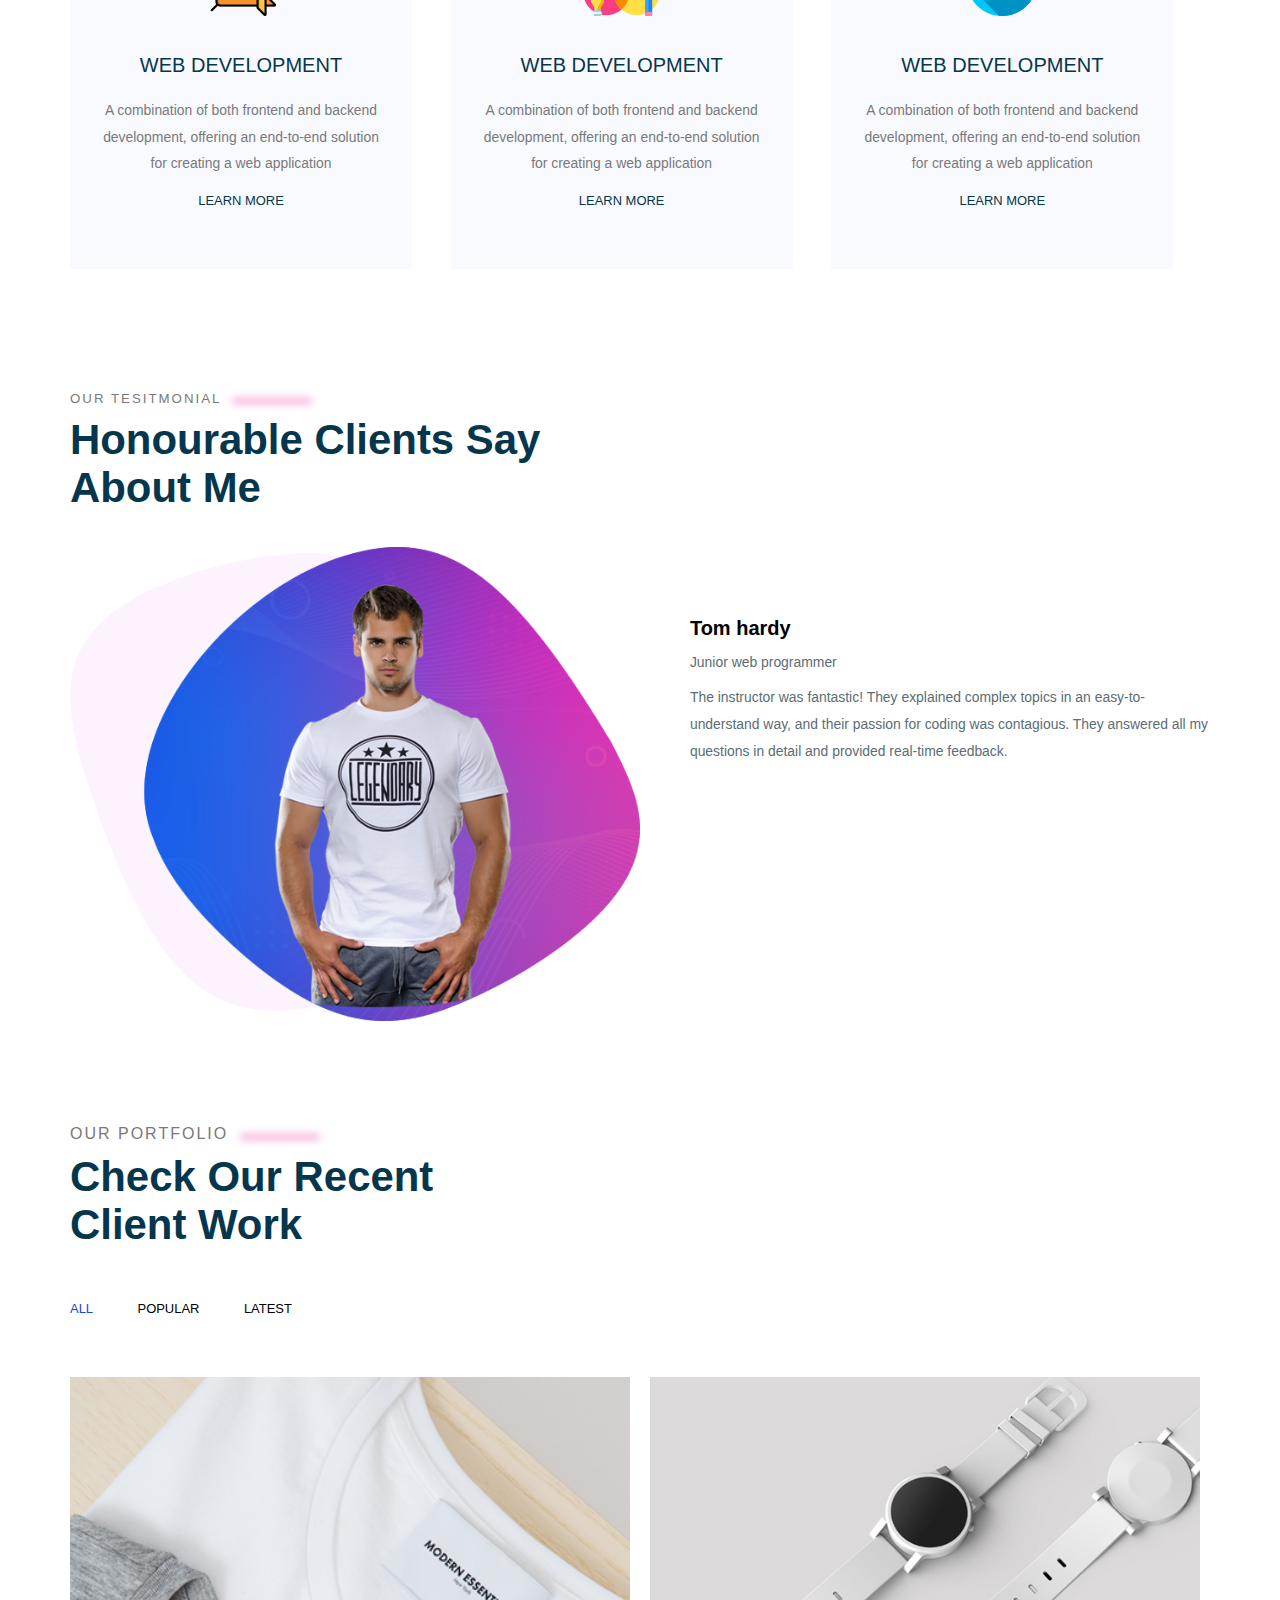
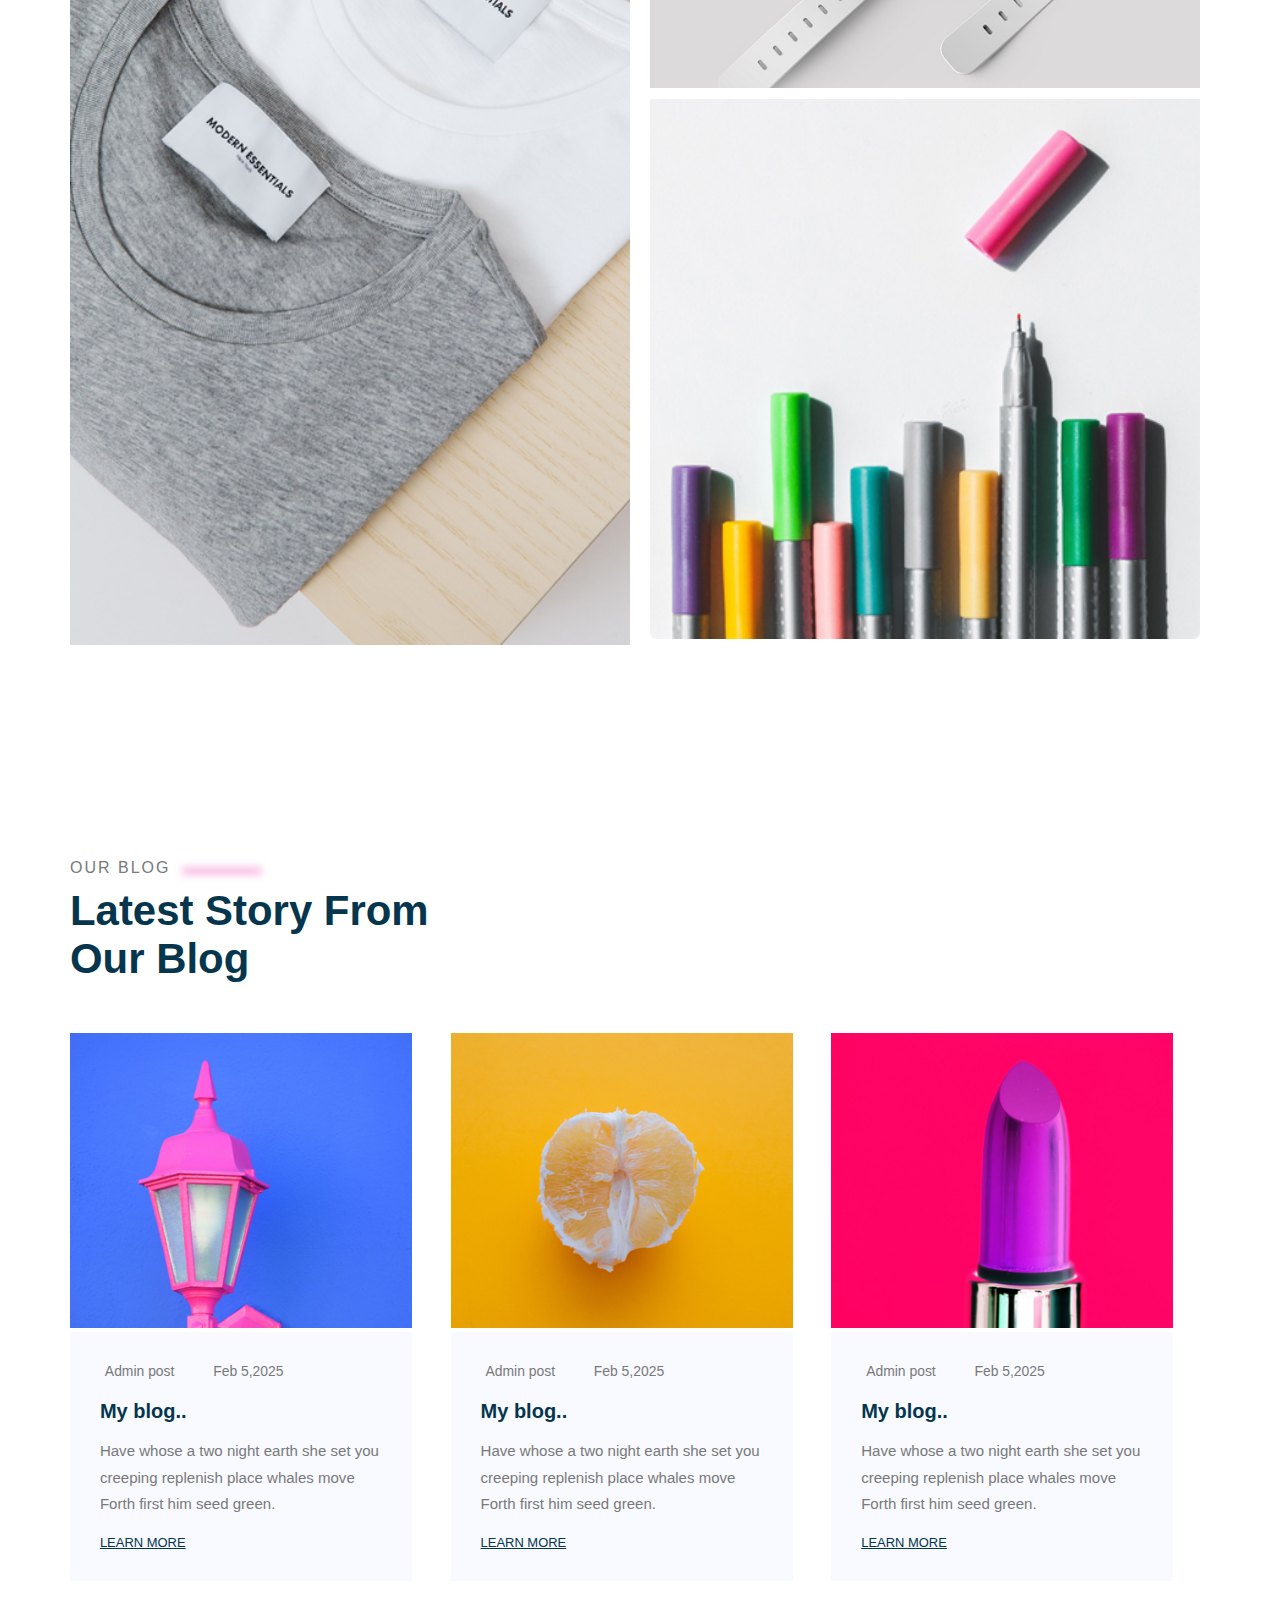
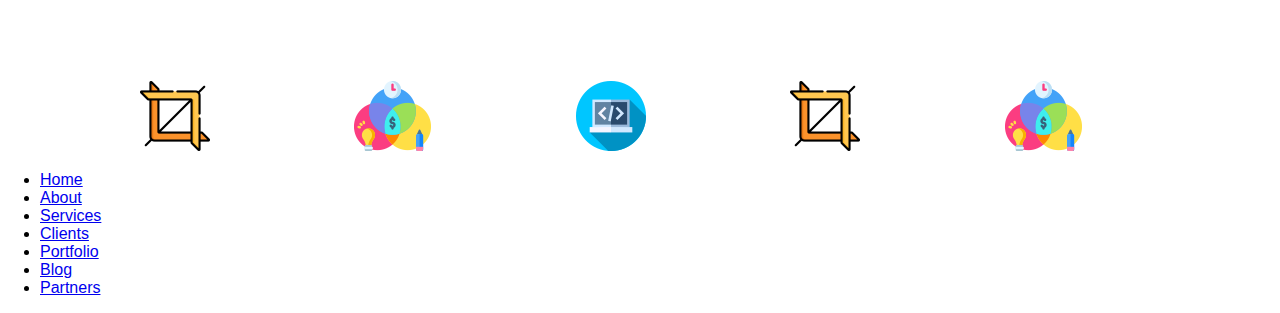
==== commit 0e69b102: "updated units stye" ====
--- a/index.html
+++ b/index.html
@@ -10,7 +10,6 @@
 </head>  
 <body>
   <!-- Header section -->
-
     <header class="main-header">
       <div class="container">
         <div class="main-header__brand">
--- a/css/shared.css
+++ b/css/shared.css
@@ -20,14 +20,14 @@
 .section-subtitle {
   letter-spacing: 2px;
   font-weight: 500;
-  margin-bottom: 10px;
+  margin-bottom: 0.625rem; /* 10 / 16 = 0.625rem */
   color: #797979;
   text-transform: uppercase;
 }
 
 .section-title {
-  margin-top: 5px;
-  font-size: 42px;
+  margin-top: 0.32rem; /* 5 / 16 = 0.32rem */
+  font-size: 2.62rem; /* 42 / 16 = 2.62rem */
   font-weight: 700;
   text-transform: capitalize;
   color: #05364D;
@@ -39,8 +39,8 @@
   background-size: 200% auto;
   color: #FFFFFF;
   font-weight: 500;
-  font-size: 14px;
-  padding: 20px 40px;
+  font-size: 14px; /* 14 / 16 = 0.87rem */
+  padding: 1.26rem 2.5rem; /* 1) 20 / 16 = 1.26rem 2) 40 / 16 = 2.5rem */
   cursor: pointer;
   border-radius: 5px;
 }
@@ -53,7 +53,7 @@
   display: inline-block;
   position: relative;
   top: -2;
-  margin-left: 5px;
+  margin-left: 0.32rem; /* 5 / 16 = 0.32rem */
   width: 80px;
   height: 4px;
   background-color: rgba(237, 35, 159, 0.6);
@@ -88,14 +88,14 @@
 
 .main-navigation__item {
   display: inline-block;
-  padding: 10px;
+  padding: 0.625rem; /* 10 / 16 = 0.625rem */
 }
 
 .main-navigation__item a {
   color: #05364d;
   text-decoration: none;
   text-transform: uppercase;
-  font-size: 12px;
+  font-size: 0.75rem; /* 12 / 16 = 0.75rem */
   font-weight: 500;
 }
 
@@ -106,63 +106,3 @@
 .main-navigation__item.active a {
   color: #efb6df;
 }
-
-/* Main section */
-.main-section {
-  padding: 150px 30px;
-}
-
-.main-section > div {
-  width: 50%;
-  float: left;
-}
-
-.main-section__image {
-  text-align: right;
-}
-
-.main-section__image img {
-  width: 50%;
-  border-radius: 50%;
-  height: 50%;
-}
-
-.main-section__welcome {
-  font-size: 16px;
-  font-weight: 400;
-  margin-bottom: 20px;
-  letter-spacing: 2px;
-  color: #797979;
-}
-
-.main-section__introduction {
-  margin-top: 20px;
-  font-size: 50px;
-  font-weight: 500;
-  margin-bottom: 20px;
-  color: #05364E;
-}
-
-.main-section__position {
-  margin-bottom: 20px;
-  font-size: 24px;
-  font-weight: 300;
-  margin-bottom: 20px;
-}
-
-.main-section__social-networks a {
-  color: #8FA1AA;
-  font-size: 20px;
-  display: inline-block;
-  margin-right: 16px;
-  cursor: pointer;
-}
-
-.main-section__social-networks a:hover i {
-  color: #1C44E4;
-}
-
-.main-section__action {
-  margin-top: 30px;
-  
-}
--- a/css/main.css
+++ b/css/main.css
@@ -1,116 +1,7 @@
-/* Core styles */
-body {
-  margin: 0;
-  font-family: sans-serif;
-}
-
-.container {
-  width: 1140px;
-  margin: 0 auto
-}
-
-.to-uppercase {
-  text-transform: uppercase;
-}
-
-.clearfix {
-  clear: both;
-}
-
-.section-subtitle {
-  letter-spacing: 2px;
-  font-weight: 500;
-  margin-bottom: 10px;
-  color: #797979;
-  text-transform: uppercase;
-}
-
-.section-title {
-  margin-top: 5px;
-  font-size: 42px;
-  font-weight: 700;
-  text-transform: capitalize;
-  color: #05364D;
-}
-
-.button {
-  border: none;
-  background: linear-gradient(to right, #1345e6, #ed239f 51%, #1345e6 100%);
-  background-size: 200% auto;
-  color: #FFFFFF;
-  font-weight: 500;
-  font-size: 14px;
-  padding: 20px 40px;
-  cursor: pointer;
-  border-radius: 5px;
-}
-
- .button:hover {
-  background-position: right center;
- }
-
-.blur-line {
-  display: inline-block;
-  position: relative;
-  top: -2;
-  margin-left: 5px;
-  width: 80px;
-  height: 4px;
-  background-color: rgba(237, 35, 159, 0.6);
-  filter: blur(4px);
-  border-radius: 4px;
-}
-
-
-/* Main header styles */
-.main-header {
-  position: fixed;
-  top: 0;
-  left: 0;
-  width: 100%;
-  background-color: white;
-  box-shadow: 0px 3px 16px 0px rgb(0 0 0 / 10%);
-  z-index: 10;
-}
-
-.main-header__brand {
-  display: inline-block;
-  vertical-align: middle;
-}
-
-.main-header__brand img {
-  width: 64px;
-}
-
-.main-navigation {
-  display: inline-block;
-  vertical-align: middle;
-}
-
-.main-navigation__item {
-  display: inline-block;
-  padding: 10px;
-}
-
-.main-navigation__item a {
-  color: #05364d;
-  text-decoration: none;
-  text-transform: uppercase;
-  font-size: 12px;
-  font-weight: 500;
-}
-
-.main-navigation__item a:hover {
-  color: #efb6df;
-}
-
-.main-navigation__item.active a {
-  color: #efb6df;
-}
 
 /* Main section */
 .main-section {
-  padding: 150px 30px;
+  padding: 7.5rem 1.87rem; /* 1) 120 / 16 = 7.5rem 2) 30 / 16 = 1.87rem */
 }
 
 .main-section > div {
@@ -129,33 +20,33 @@
 }
 
 .main-section__welcome {
-  font-size: 16px;
+  font-size: 1rem; /* 16 / 16 = 1rem */
   font-weight: 400;
-  margin-bottom: 20px;
+  margin-bottom: 1.25rem; /* 20 / 16 = 1.25rem */
   letter-spacing: 2px;
   color: #797979;
 }
 
 .main-section__introduction {
-  margin-top: 20px;
-  font-size: 50px;
+  margin-top: 1.25rem; /* 20 / 16 = 1.25rem */
+  font-size: 3.125rem; /* 50 / 16 = 3.125rem */
   font-weight: 500;
-  margin-bottom: 20px;
+  margin-bottom: 1.25rem; /* 20 / 16 = 1.25rem */
   color: #05364E;
 }
 
 .main-section__position {
-  margin-bottom: 20px;
-  font-size: 24px;
-  font-weight: 300;
-  margin-bottom: 20px;
+  color: #05364E;
+  font-size: 1.5rem; /* 24 / 16 = 1.5rem */
+  font-weight: 300;
+  margin-bottom: 1.25rem; /* 20 / 16 = 1.25rem */
 }
 
 .main-section__social-networks a {
   color: #8FA1AA;
-  font-size: 20px;
-  display: inline-block;
-  margin-right: 16px;
+  font-size: 1.25rem; /* 20 / 16 = 1.25rem */
+  display: inline-block;
+  margin-right: 1rem; /* 16 / 16 = 1rem */
   cursor: pointer;
 }
 
@@ -164,13 +55,12 @@
 }
 
 .main-section__action {
-  margin-top: 30px;
-  
+  margin-top: 1.87rem; /* 30 / 16 = 1.87rem */
 }
 
 /* Statistics */
 .statistics {
-  padding-top: 100px;
+  padding-top: 6.25rem; /* 100 / 16 = 6.25rem */
 }
 
 .statistics__item {
@@ -178,12 +68,12 @@
   width: 150px;
   background-color: #F8FAFF;
   text-align: center;
-  padding: 5px 10px;
-  margin-right: 20px;
+  padding: 0.32rem 0.625rem; /* 1) 5 / 16 = 0.32rem 2) 10 / 16 = 0.625rem */
+  margin-right: 1.25rem; /* 20 / 16 = 1./25rem */
 }
 
 .statistics__number {
-  font-size: 27px;
+  font-size: 1.69rem; /* 27 / 16 = 1.69rem */
   margin-bottom: 5px;
   background: linear-gradient(90deg, #1345e6 0%, #ed239f 100%);
   -webkit-background-clip: text;
@@ -191,14 +81,14 @@
 }
 
 .statistics__title {
-  font-size: 16px;
+  font-size: 1rem; /* 16 / 16 = 1rem */
   color: #797979;
   font-weight: 300;
 }
 
 /* About me */
 .about-me {
-  padding: 150px 0;
+  padding: 9.375rem 0; /* 150 / 16 = 9.375rem */
 }
 
 .about-me > div {
@@ -212,25 +102,25 @@
 
 
 .about-me__description {
-  font-size: 14px;
-  font-weight: 300;
-  color: #797979;
-  line-height: 27px;
+  font-size: 0.87rem /* 14 / 16 = 0.87rem */
+  font-weight: 300;
+  color: #797979;
+  line-height: 1.69rem; /* 27 / 16 = 1.69rem */
 }
 
 .about-me__action {
-  margin-top: 40px;
+  margin-top: 2.5rem; /* 40 / 16 = 2.5rem */
 }
 
 /* Services section */
 .services {
-  padding-top: 100px;
+  padding-top: 6.25rem; /* 100 / 16 = 6.25rem */
 }
 
 .service-card {
   display: inline-block;
   width: 30%;
-  padding: 60px 30px;
+  padding: 3.75rem 1.87rem; /* 1) 60 / 16 = 3.75rem 2) 30 / 16 = 1.87rem */
   background-color: #F8FAFF;
   margin-right: 3%;
   text-align: center;
@@ -239,21 +129,21 @@
 
 .service-card__title {
   color: #05364D;
-  font-size: 20px;
+  font-size: 1.25rem; /* 20 / 16 = 1./25rem */
   font-weight: 500;
-  margin-bottom: 20px;
+  margin-bottom: 1.25rem; /* 20 / 16 = 1./25rem */
   text-transform: uppercase;
 }
 
 .service-card__description {
-  font-size: 14px;
-  line-height: 27px;
+  font-size: 0.87rem;
+  line-height: 1.68rem;
   font-weight: 300;
   color: #797979;
 }
 
 .service-card__link {
-  font-size: 13px;
+  font-size: 0.81rem;
   font-weight: 500;
   text-transform: uppercase;
   color: #05364D;
@@ -272,7 +162,7 @@
 
 /* Clients section */
 .clients {
-  padding-top: 100px;
+  padding-top: 6.25rem;
 }
 
 .client-item > div {
@@ -286,24 +176,24 @@
 }
 
 .client-item__info {
-  padding-top: 50px;
-  padding-left: 50px;
+  padding-top: 3.12rem;
+  padding-left: 3.12rem;
 }
 
 .client-item__name {
-  font-size: 20px;
-  margin-bottom: 4px;
+  font-size: 1.25rem;
+  margin-bottom: 0.25rem;
 }
 
 .client-item__position {
-  font-size: 14px;
+  font-size: 0.87rem;
   font-weight: 300;
   color: #5b6d75;
 }
 
 .client-item__review {
-  font-size: 14px;
-  line-height: 27px;
+  font-size: 0.87rem;
+  line-height: 1.68rem;
   font-weight: 300;
   color: #5b6d75;
 }
@@ -319,19 +209,19 @@
 /* Portfolio section */
 
 .portfolio {
-  padding: 100px 0;
+  padding: 6.25rem 0;
 }
 
 .portfolio-filters {
   list-style: none;
   padding-left: 0;
-  margin-top: 50px;
+  margin-top: 3.12rem;
 }
 
 .portfolio-filters li {
   display: inline-block;
-  margin-right: 40px;
-  font-size: 13px;
+  margin-right: 2.5rem;
+  font-size: 0.81rem;
   font-weight: 400;
   text-transform: uppercase;
   cursor: pointer;
@@ -342,7 +232,7 @@
 }
 
 .portfolio-items {
-  margin-top: 50px;
+  margin-top: 3.125rem;
   position: relative;
 }
 
@@ -351,7 +241,7 @@
   display: inline-block;
   cursor: pointer;
   width: 50%;
-  padding: 10px;
+  padding: 0.625rem;
   box-sizing: border-box;
 }
 
@@ -415,11 +305,11 @@
 
 /* Blog section */
 .blog {
-  padding-top: 100px;
+  padding-top: 6.25rem;
 }
 
 .blog-items {
-  margin-top: 50px;
+  margin-top: 3.125rem;
 }
 
 .blog-item {
@@ -443,36 +333,36 @@
 
 .blog-item__info {
   background-color: #F8FAFF;
-  padding: 30px;
+  padding: 1.87rem;
   color: #797979;
 }
 
 .blog-item__main-info span {
-  font-size: 14px;
-  margin-right: 30px;
+  font-size: 0.87rem;
+  margin-right: 1.87rem;
   font-weight: lighter;
 }
 
 .blog-item__info i {
-  margin-right: 5px;
+  margin-right: 0.31rem;
 }
 
 .blog-item__title {
-  font-size: 20px;
-  margin-top: 20px;
-  margin-bottom: 15px;
+  font-size: 1.25rem;
+  margin-top: 1.25rem;
+  margin-bottom: 0.94rem;
   color: #05364d;
   font-weight: 700;
 }
 
 .blog-item__description {
-  line-height: 27px;
+  line-height: 1.68rem;
   font-weight: lighter;
-  font-size: 15px;
+  font-size: 0.94rem;
 }
 
 .blog-item__learn-more {
-  font-size: 13px;
+  font-size: 0.81rem;
   font-weight: 500;
   text-transform: uppercase;
   color: #05364d;
@@ -485,10 +375,10 @@
 
 /* Partners section */
 .partners {
-  padding-top: 100px;
+  padding-top: 6.25rem;
 }
 
 .partner {
   display: inline-block;
-  padding: 0 70px;
+  padding: 0 4.375rem;
 }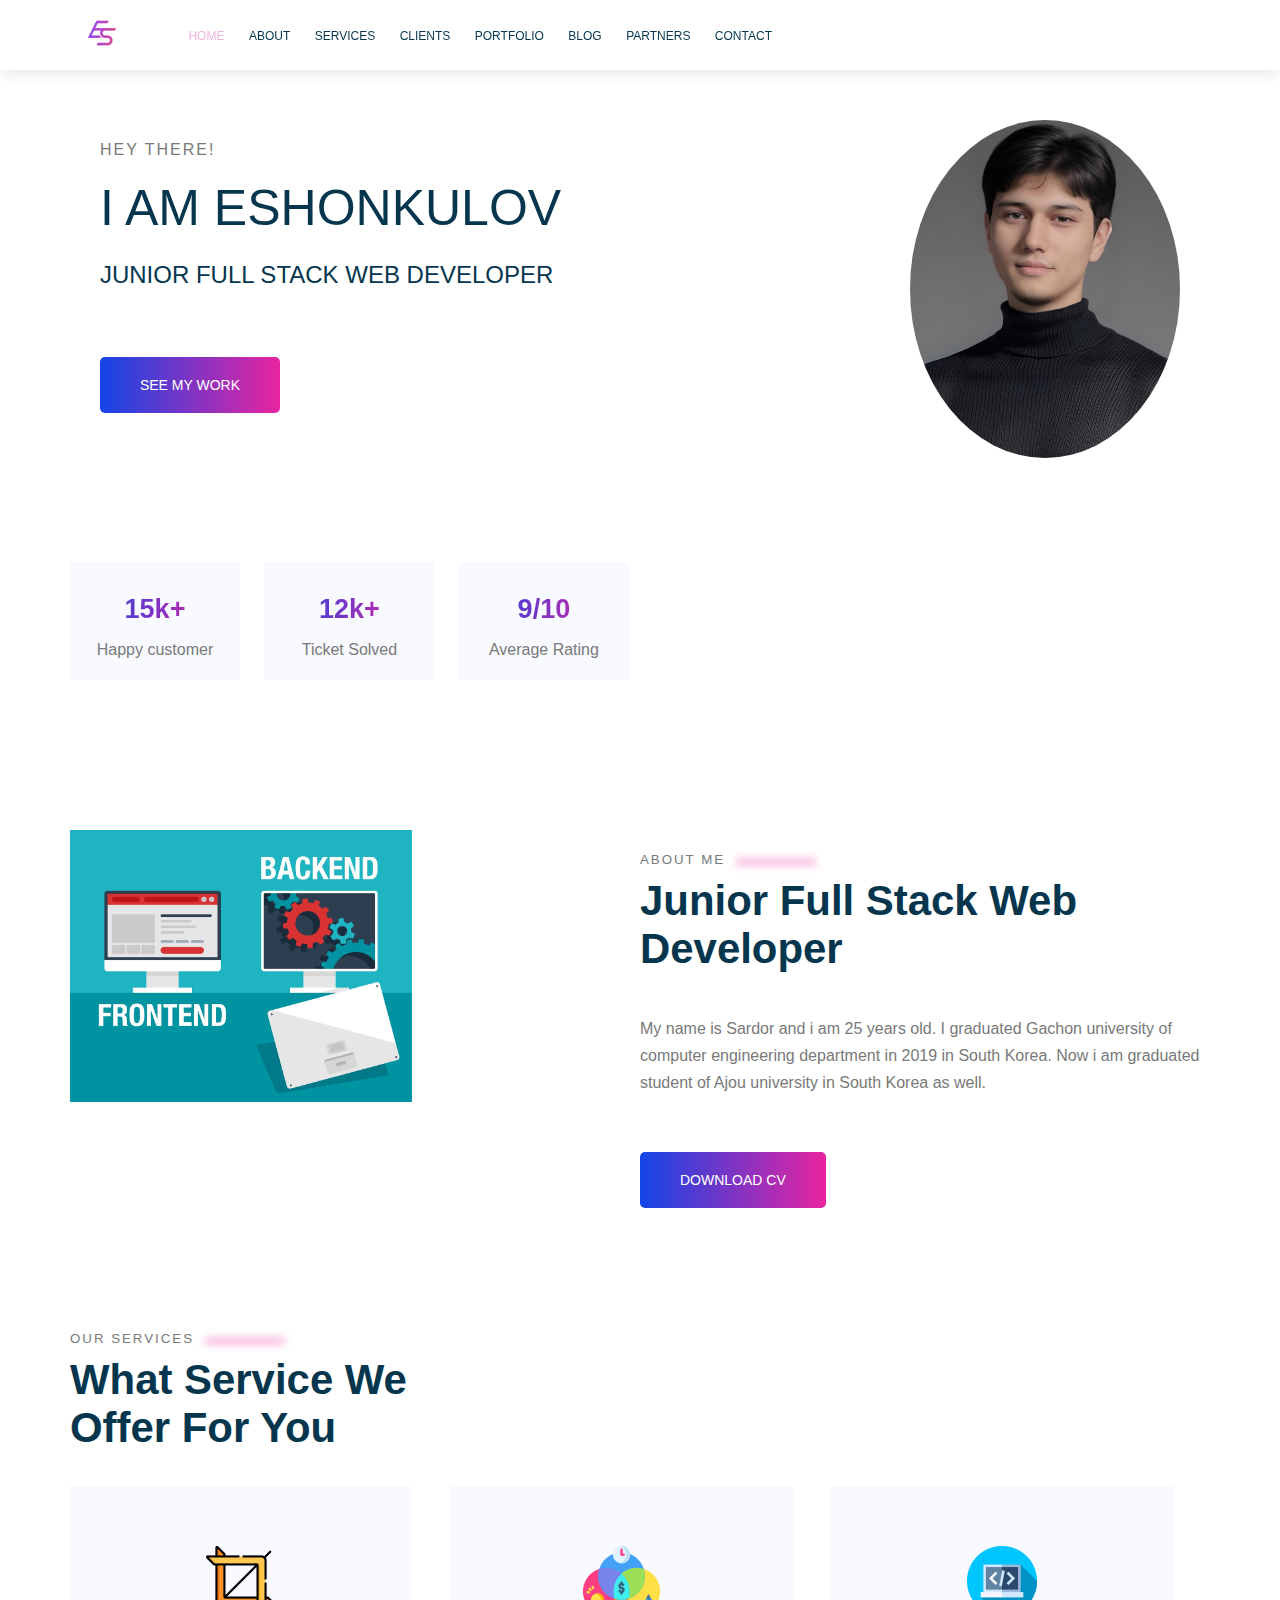
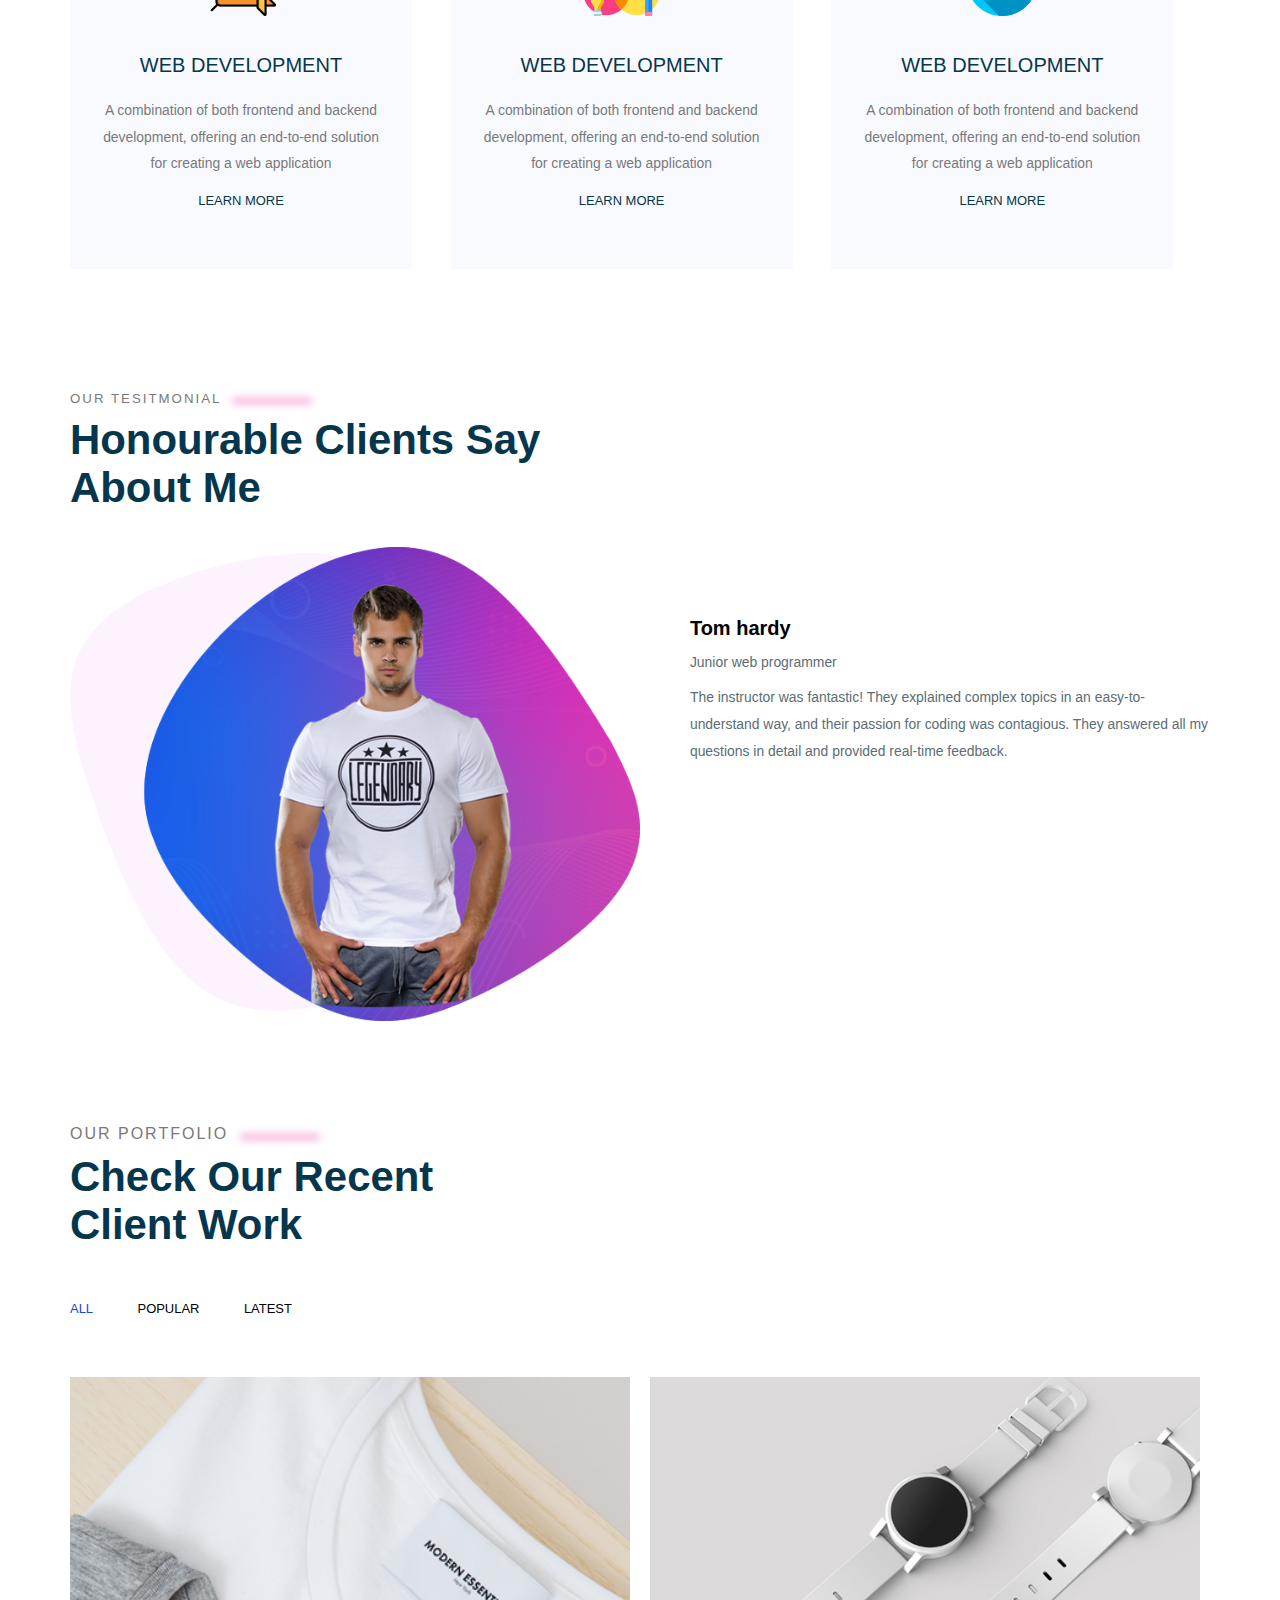
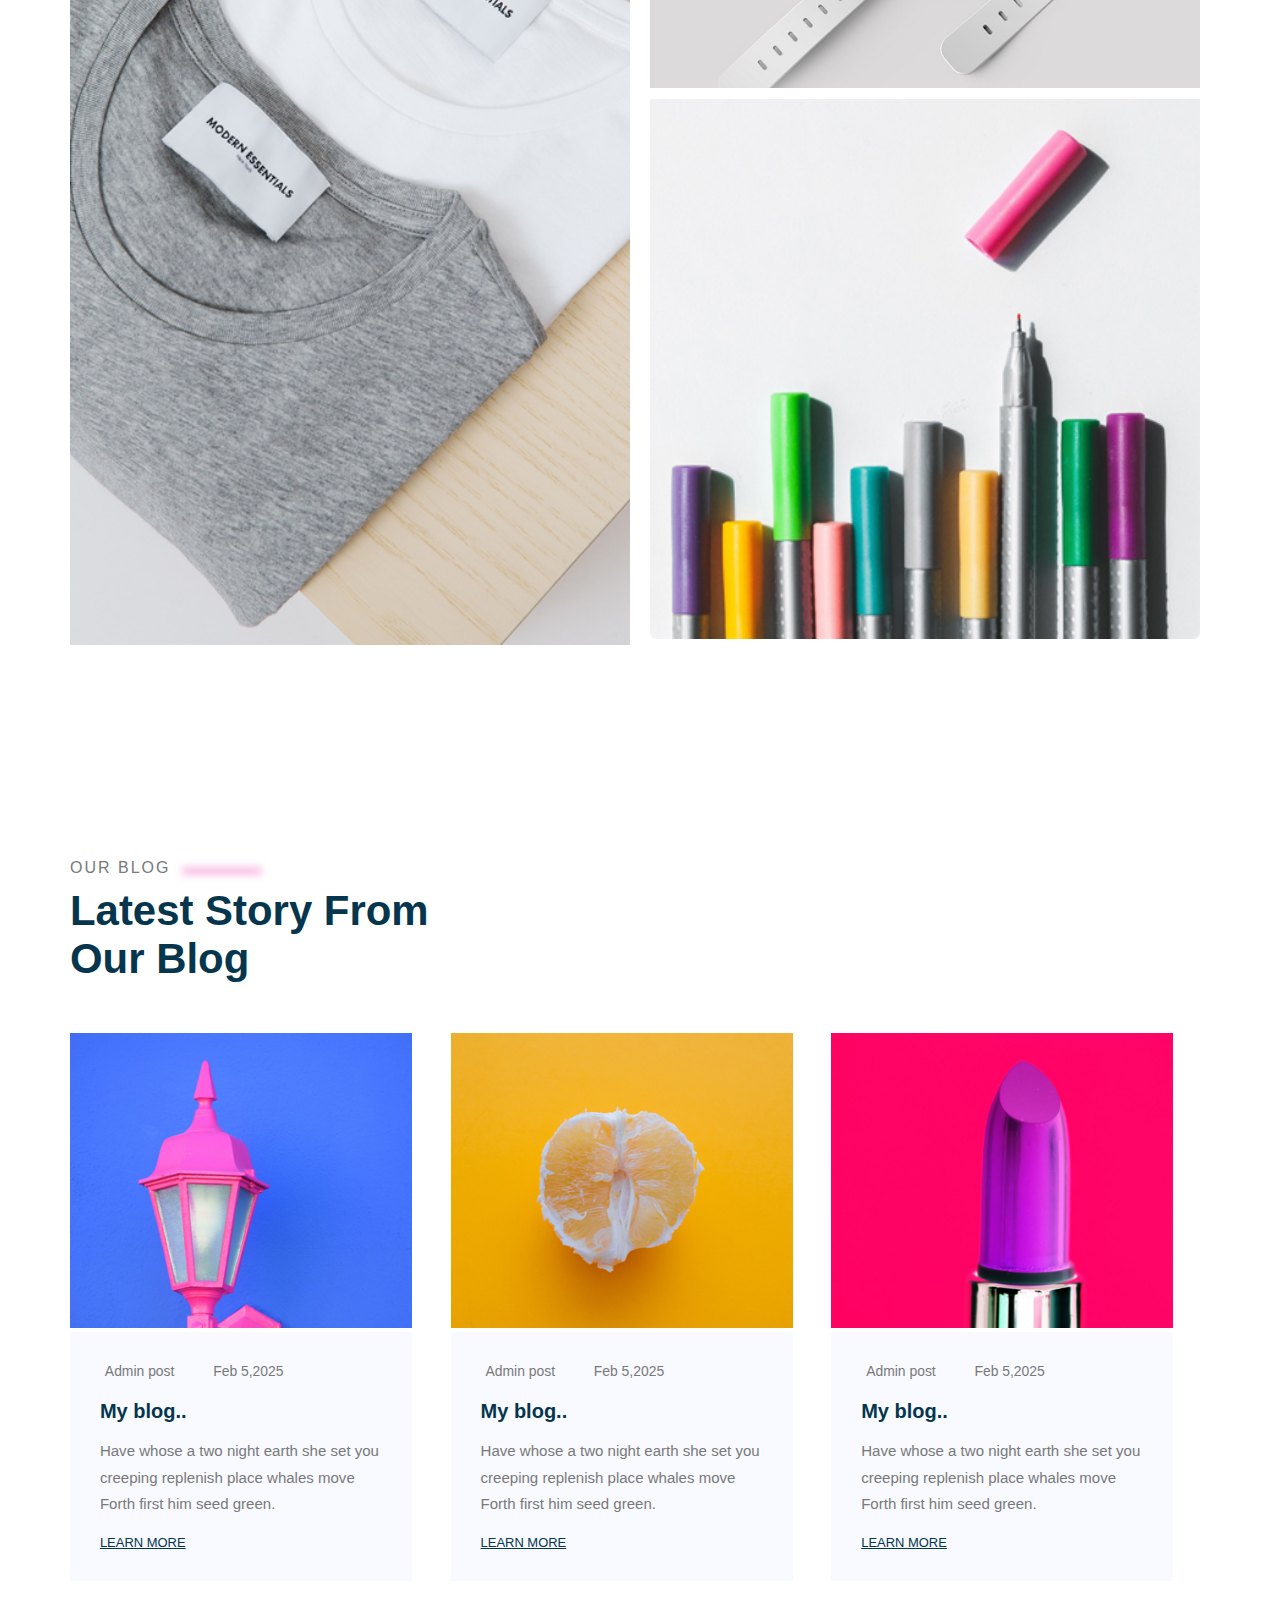
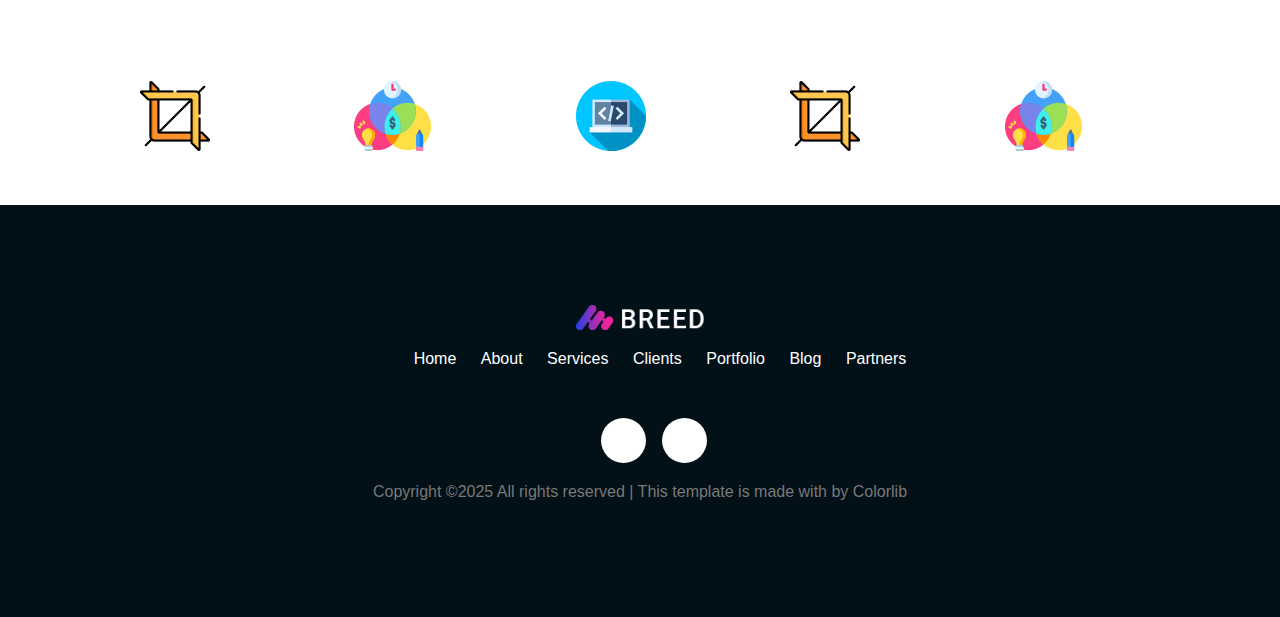
==== commit ed4f6a5c: "footer styled and website made responsive" ====
--- a/index.html
+++ b/index.html
@@ -422,34 +422,53 @@
    <!-- /Partners section -->
 
    <!-- Footer section -->
-
-   <footer>
-    <nav class="">
-      <ul class="">
-        <li class="">
-          <a href="#">Home</a>
-        </li>
-        <li class="">
-          <a href="#">About</a>
-        </li>
-        <li class="">
-          <a href="#">Services</a>
-        </li>
-        <li class="">
-          <a href="#">Clients</a>
-        </li>
-        <li class="">
-          <a href="#">Portfolio</a>
-        </li>
-        <li class="">
-          <a href="#">Blog</a>
-        </li>
-        <li class="">
-          <a href="#">Partners</a>
-        </li>
-      </ul>
-    </nav>
-   </footer>
+    <footer class="footer">
+      <div class="container">
+        <div class="footer__brand">
+          <img src="images/logo2.png" alt="Logo">
+        </div>
+        <nav class="footer__navigation">
+          <ul class="footer__navigation-items">
+            <li class="footer__navigation-item">
+              <a href="#">Home</a>
+            </li>
+            <li class="footer__navigation-item">
+              <a href="#">About</a>
+            </li>
+            <li class="footer__navigation-item">
+              <a href="#">Services</a>
+            </li>
+            <li class="footer__navigation-item">
+              <a href="#">Clients</a>
+            </li>
+            <li class="footer__navigation-item">
+              <a href="#">Portfolio</a>
+            </li>
+            <li class="footer__navigation-item">
+              <a href="#">Blog</a>
+            </li>
+            <li class="footer__navigation-item">
+              <a href="#">Partners</a>
+            </li>
+          </ul>
+        </nav>
+        <ul class="footer__socials">
+          <li class="footer__social">
+            <a href="#">
+              <i class="fab fa-telegram"></i>
+            </a>
+          </li>
+          <li class="footer__social">
+            <a href="#">
+              <i class="fab fa-instagram"></i>
+            </a>
+          </li>
+        </ul>
+        <p class="footer__text">
+          Copyright ©2025 All rights reserved | This template is made with by Colorlib
+        </p>
+      </div>
+    </footer>
 
    <!-- Footer section -->
 </body>
--- a/css/shared.css
+++ b/css/shared.css
@@ -106,3 +106,78 @@
 .main-navigation__item.active a {
   color: #efb6df;
 }
+
+/* Footer section */
+.footer {
+  padding: 100px 0;
+  margin-top: 50px;
+  background-color: #021017;
+  text-align: center;
+}
+
+.footer__brand img {
+  width: 128px;
+}
+
+.footer__navigation {
+  margin-bottom: 50px;
+}
+
+.footer__navigation-item {
+  display: inline-block;
+  padding: 0 10px;
+}
+
+.footer__navigation-item a {
+  color: white;
+  text-decoration: none;
+}
+
+.footer__socials {
+  list-style: none;
+}
+
+.footer__social {
+  display: inline-block;
+  width: 45px;
+  height: 45px;
+  line-height: 45px;
+  text-align: center;
+  background: #FFFFFF;
+  border-radius: 36px;
+  color: #05364d;
+  font-size: 1rem;
+  margin-right: 12px;
+}
+
+.footer__social a {
+  color: #021017;
+}
+
+.footer__social:hover {
+  background: linear-gradient(90deg, #1345e6 0%, #ed239f 100%);
+}
+
+.footer__social:hover i {
+  color: white;
+}
+
+.footer__text {
+  color: #797979;
+}
+
+@media only screen and (max-width: 767px) {
+  .container {
+    width: 92%;
+  }
+
+  /* Navigation section */
+  .main-navigation {
+    display: none;
+  }
+
+  /* Footer section */
+  .footer__navigation {
+    display: none;
+  }
+}--- a/css/main.css
+++ b/css/main.css
@@ -381,4 +381,99 @@
 .partner {
   display: inline-block;
   padding: 0 4.375rem;
-}+}
+
+@media only screen and (max-width: 767px) {
+  /*  Main section */
+  .main-section__image {
+    display: none;
+  }
+
+  .main-section__action {
+    display: none;
+  }
+
+  .main-section > div {
+    width: 100%;
+  }
+
+  /* Statistcs section */
+  .statistics__item {
+    width: 100%;
+    margin-bottom: 20px;
+    margin-right: 0;
+    box-sizing: border-box;
+  }
+
+  /* About me section */
+  .about-me {
+    padding: 1.5rem 0;
+  }
+
+  .about-me > div {
+    width: 100%;
+  }
+
+  .about-me__image img {
+    display: none;
+  }
+
+  /* Services section */
+  .services {
+    padding: 1.5rem 0;
+  }
+
+  .service-card {
+    width: 100%;
+    margin-right: 0;
+    margin-bottom: 20px;
+  }
+
+  /* Clients section */
+  .clients {
+    padding: 1.5rem 0;
+  }
+
+  .client-item > div {
+    width: 100%;
+    float: none;
+  }
+
+  /* Portfolio section */
+  .portfolio {
+    padding: 1.5rem 0;
+  }
+
+  .portfolio-item {
+    width: 100%;
+  }
+
+  .portfolio-item-2,
+  .portfolio-item-3 {
+    position: static;
+  }
+
+  /* Blog section */
+  .blog {
+    padding: 1.5rem 0;
+  }
+
+  .blog-item {
+    width: 100%;
+    margin-right: 0;
+    margin-bottom: 20px;
+  }
+
+  /* Partners section */
+  .partners {
+    padding: 1.5rem 0;
+  }
+
+  .partner {
+    display: block;
+    padding: 0;
+    text-align: center;
+    margin-bottom: 10px;
+  }
+
+}
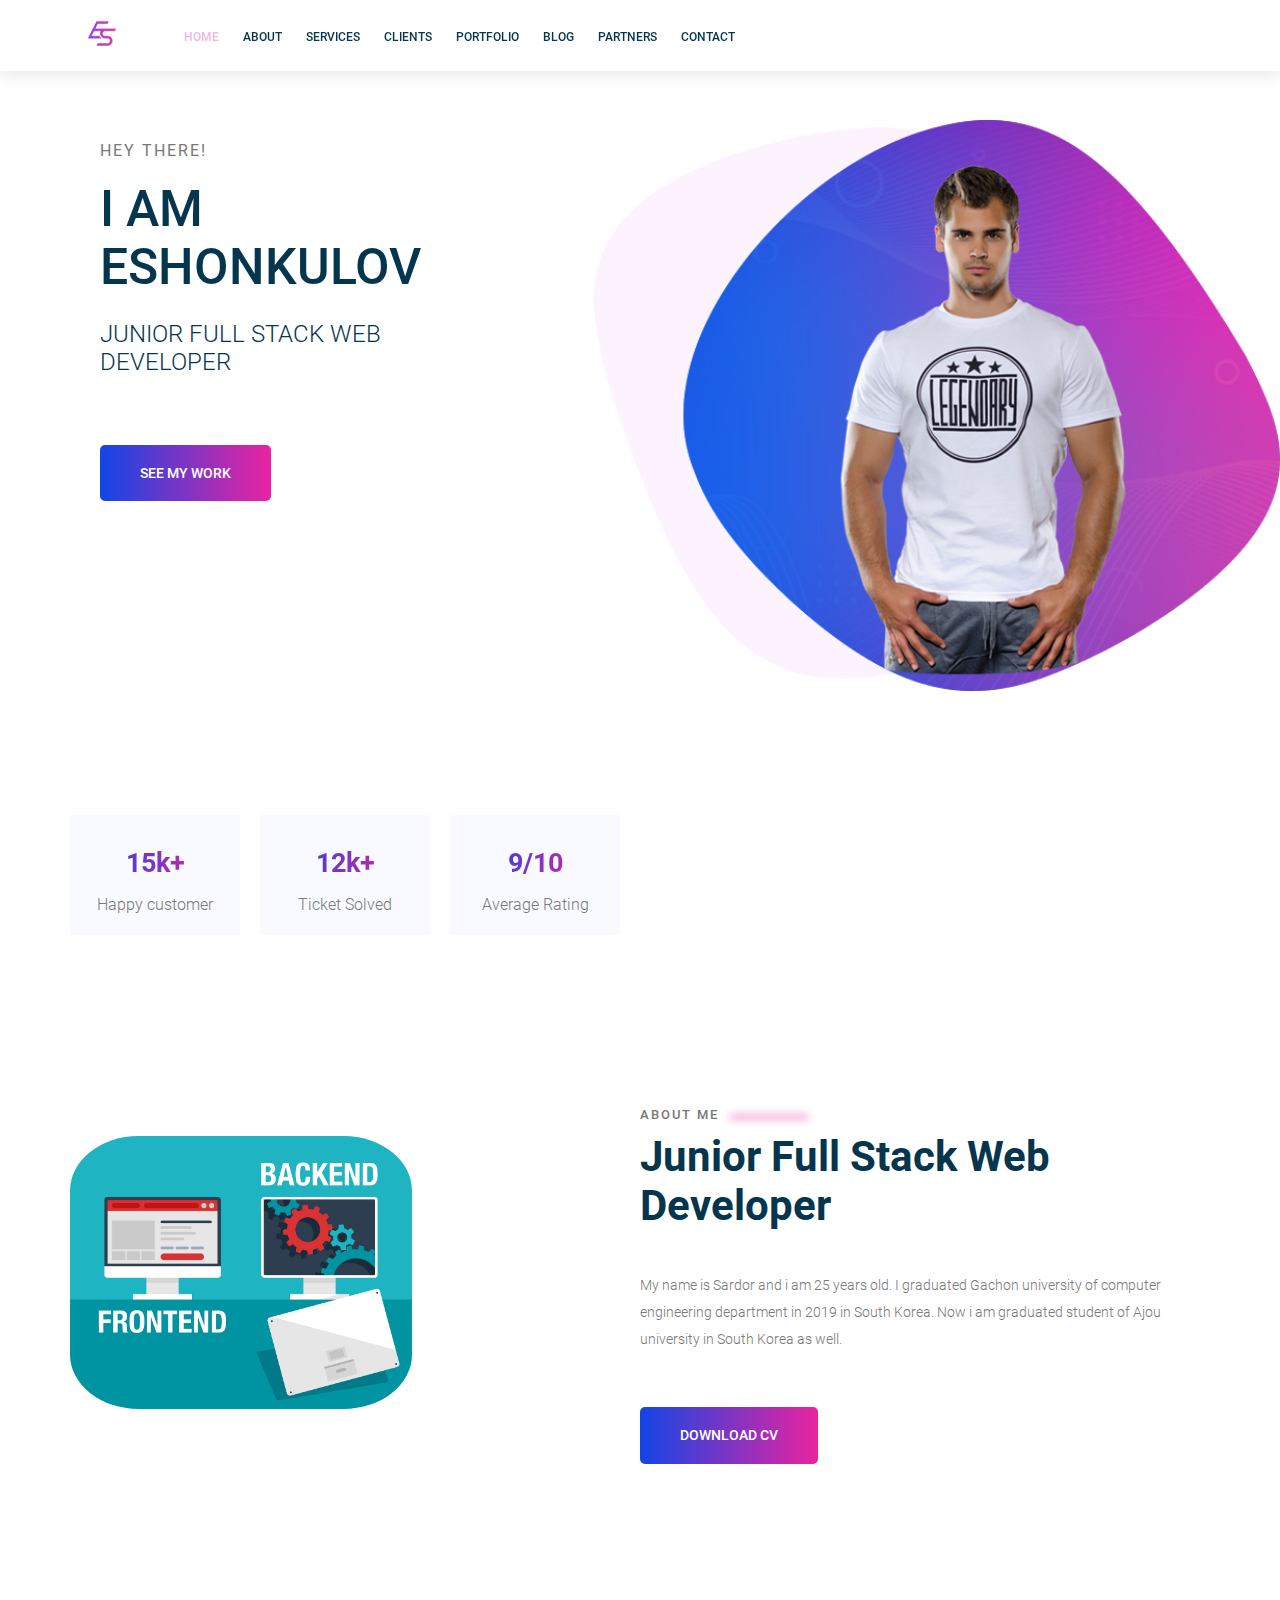
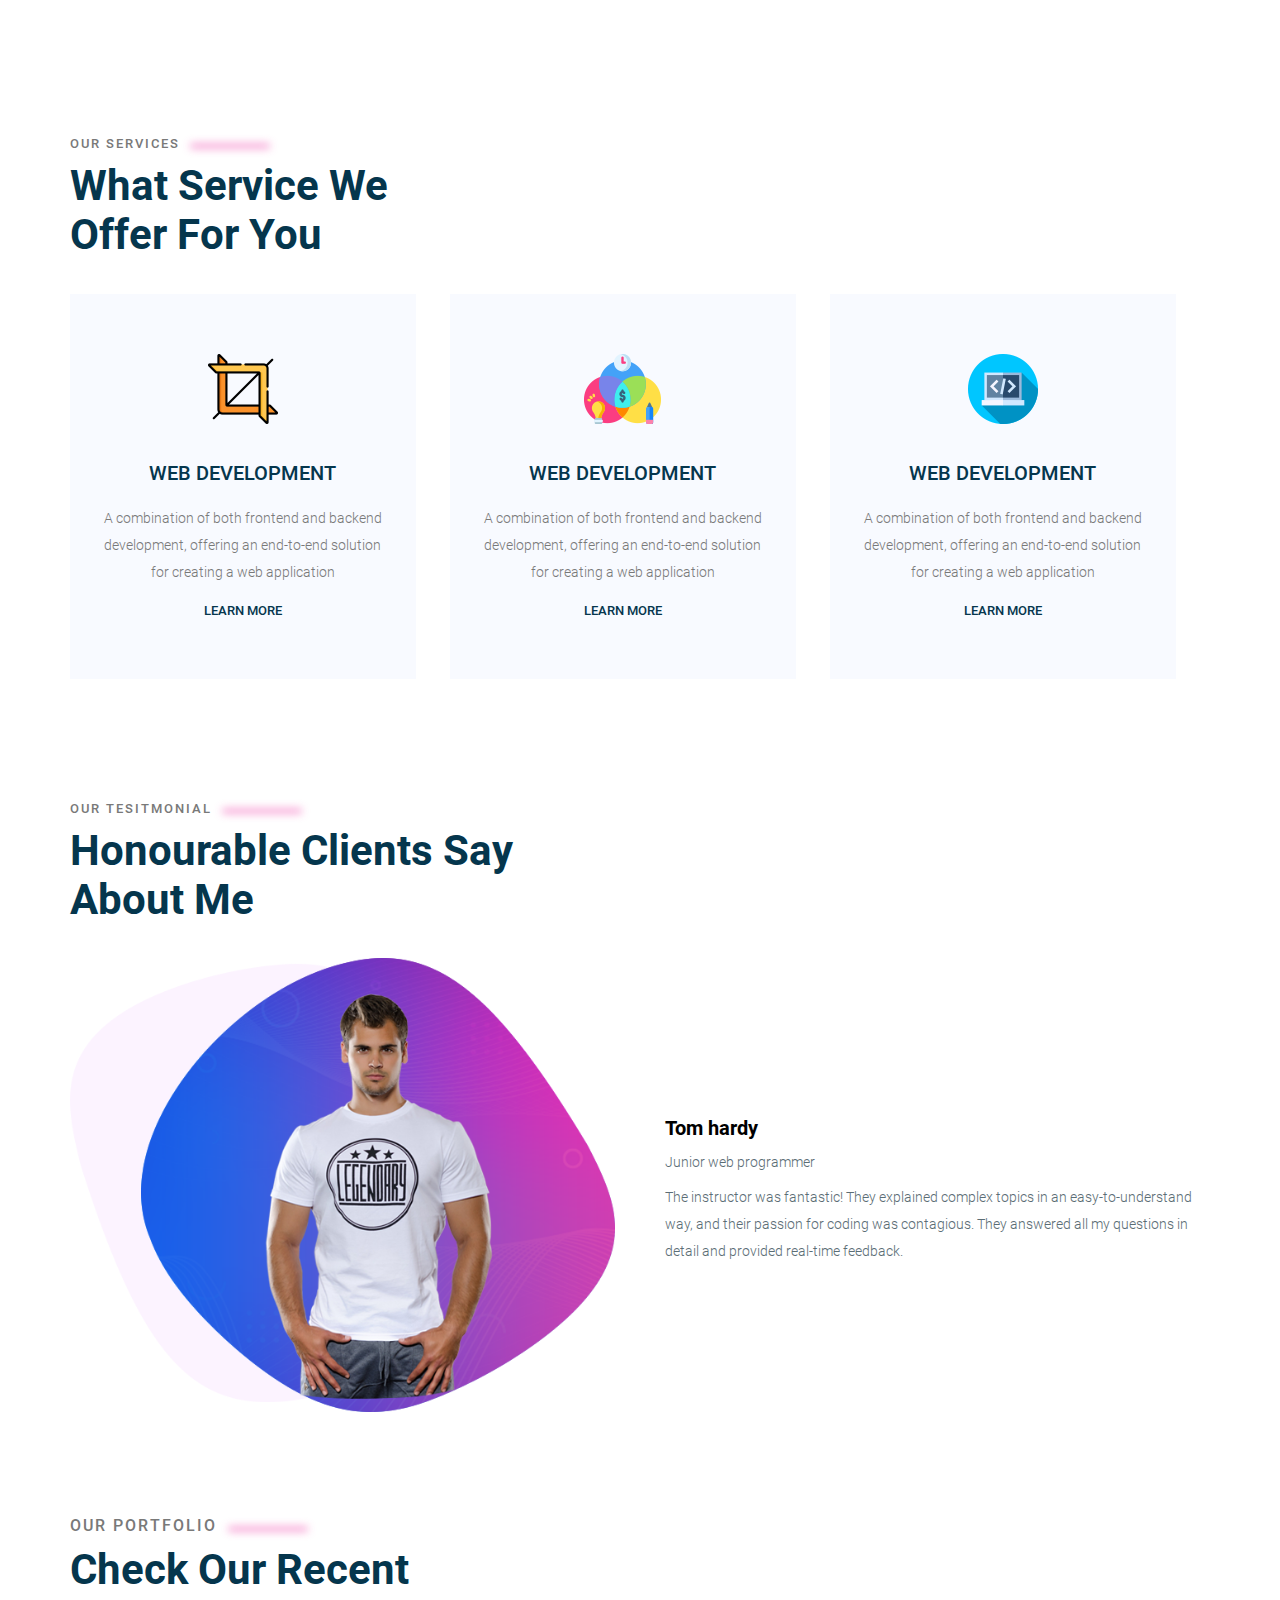
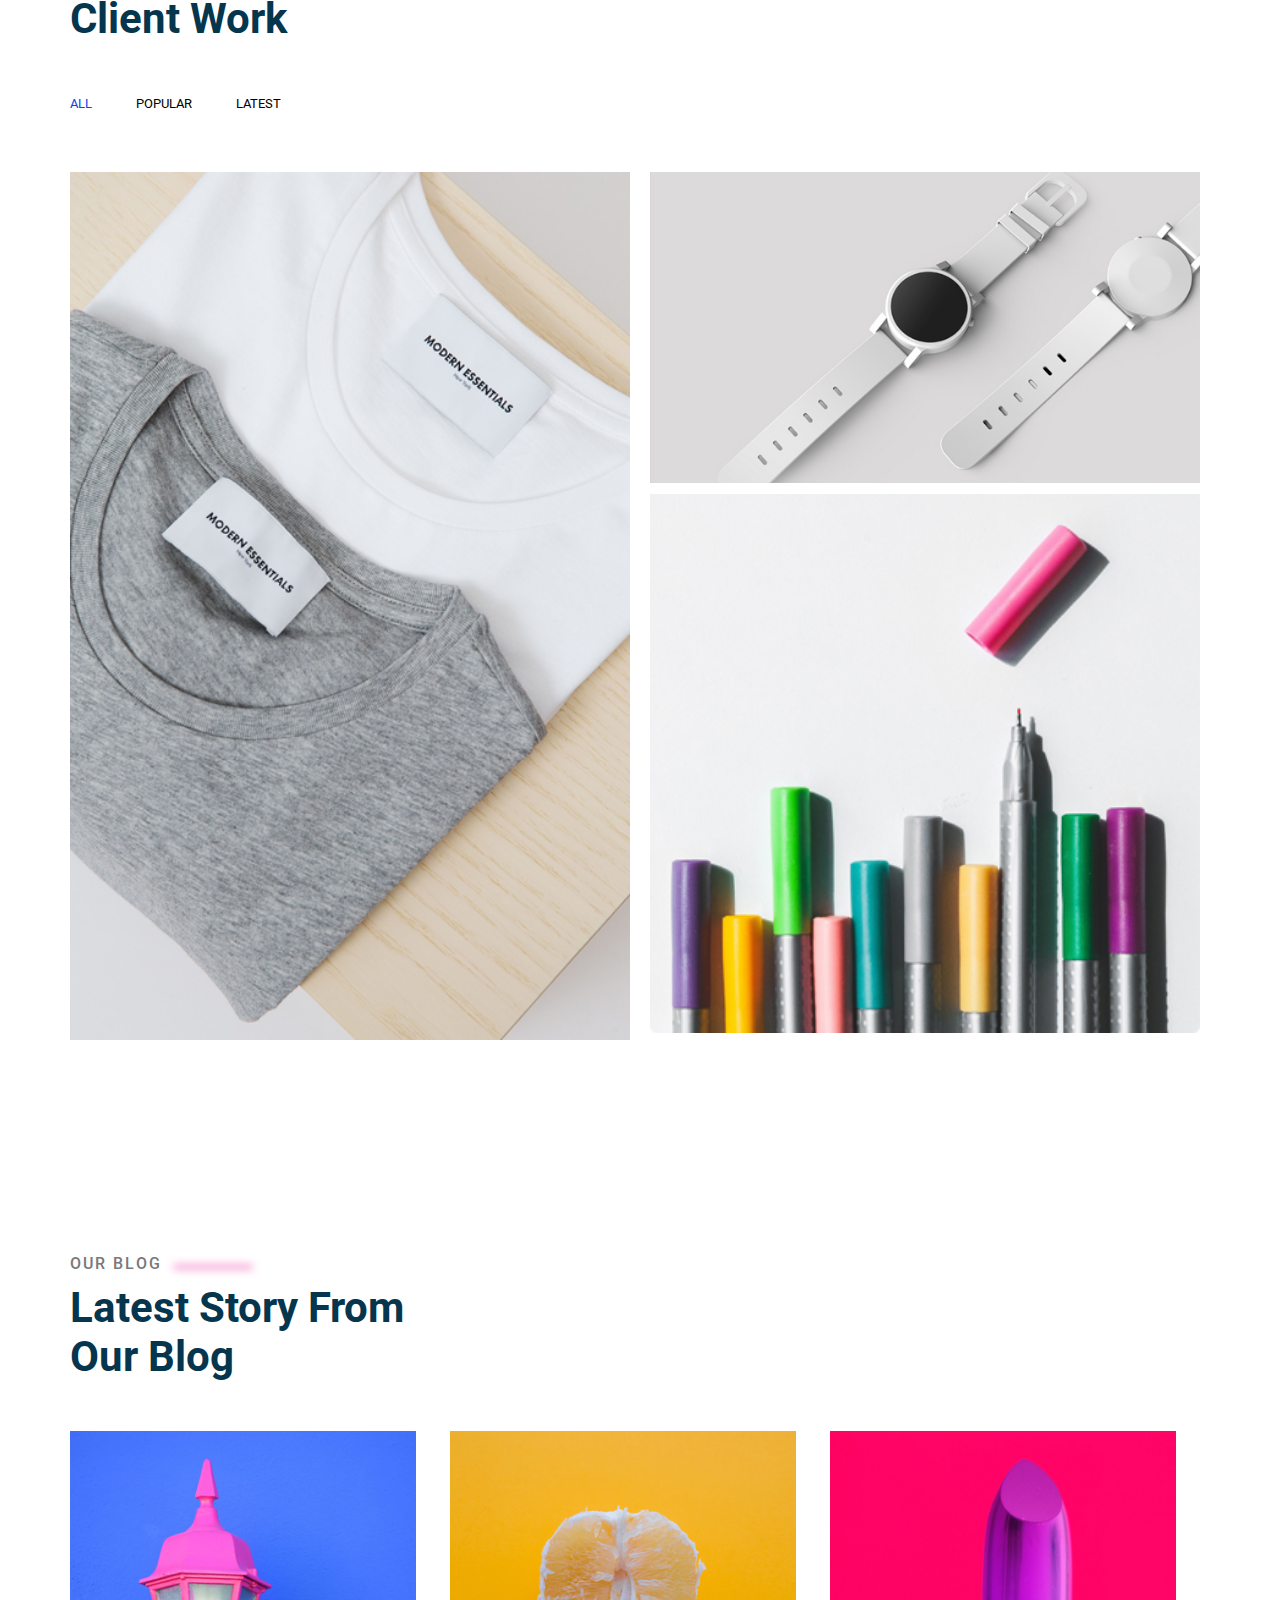
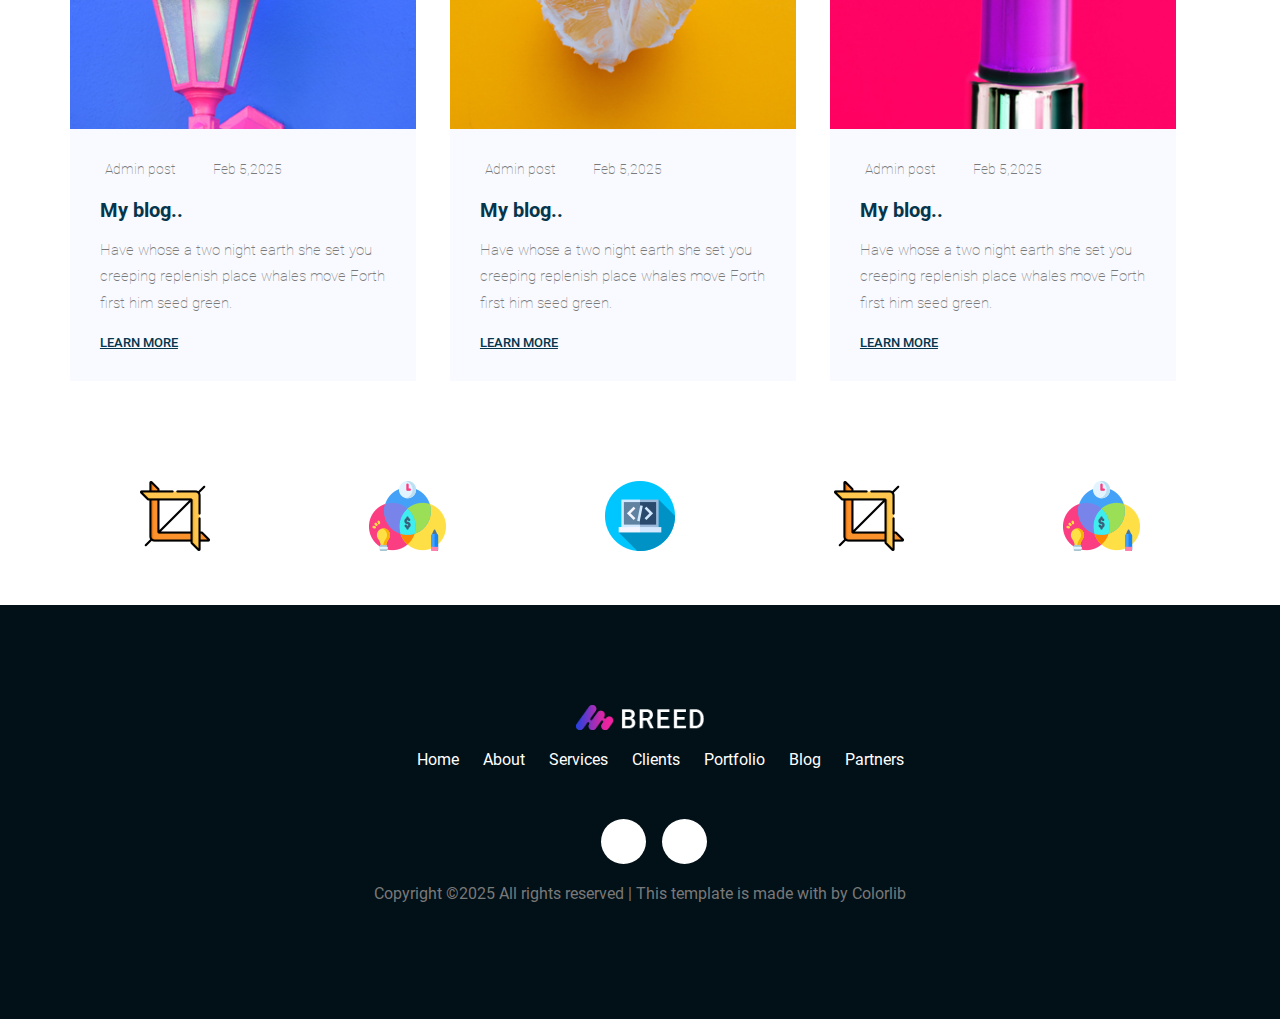
==== commit f6f9b84b: "project complated" ====
--- a/index.html
+++ b/index.html
@@ -23,22 +23,22 @@
             <a href="index.html">Home</a>
           </li>
           <li class="main-navigation__item">
-            <a href="#">About</a>
-          </li>
-          <li class="main-navigation__item">
-            <a href="#">Services</a>
-          </li>
-          <li class="main-navigation__item">
-            <a href="#">Clients</a>
-          </li>
-          <li class="main-navigation__item">
-            <a href="#">Portfolio</a>
-          </li>
-          <li class="main-navigation__item">
-            <a href="#">Blog</a>
-          </li>
-          <li class="main-navigation__item">
-            <a href="#">Partners</a>
+            <a href="#about-me">About</a>
+          </li>
+          <li class="main-navigation__item">
+            <a href="#services">Services</a>
+          </li>
+          <li class="main-navigation__item">
+            <a href="#clients">Clients</a>
+          </li>
+          <li class="main-navigation__item">
+            <a href="#portfolio">Portfolio</a>
+          </li>
+          <li class="main-navigation__item">
+            <a href="#blog">Blog</a>
+          </li>
+          <li class="main-navigation__item">
+            <a href="#partners">Partners</a>
           </li>
           <li class="main-navigation__item">
             <a href="contact.html" target="_blank">Contact</a>
@@ -422,6 +422,7 @@
    <!-- /Partners section -->
 
    <!-- Footer section -->
+    
     <footer class="footer">
       <div class="container">
         <div class="footer__brand">
--- a/css/shared.css
+++ b/css/shared.css
@@ -1,7 +1,161 @@
+@font-face {
+    font-family: 'Roboto';
+    src: url('/fonts/Roboto/Roboto-BlackItalic.eot');
+    src: url('/fonts/Roboto/Roboto-BlackItalic.eot?#iefix') format('embedded-opentype'),
+        url('/fonts/Roboto/Roboto-BlackItalic.woff2') format('woff2'),
+        url('/fonts/Roboto/Roboto-BlackItalic.woff') format('woff'),
+        url('/fonts/Roboto/Roboto-BlackItalic.ttf') format('truetype');
+    font-weight: 900;
+    font-style: italic;
+    font-display: swap;
+}
+
+@font-face {
+    font-family: 'Roboto';
+    src: url('/fonts/Roboto/Roboto-Black.eot');
+    src: url('/fonts/Roboto/Roboto-Black.eot?#iefix') format('embedded-opentype'),
+        url('/fonts/Roboto/Roboto-Black.woff2') format('woff2'),
+        url('/fonts/Roboto/Roboto-Black.woff') format('woff'),
+        url('/fonts/Roboto/Roboto-Black.ttf') format('truetype');
+    font-weight: 900;
+    font-style: normal;
+    font-display: swap;
+}
+
+@font-face {
+    font-family: 'Roboto';
+    src: url('/fonts/Roboto/Roboto-Bold.eot');
+    src: url('/fonts/Roboto/Roboto-Bold.eot?#iefix') format('embedded-opentype'),
+        url('/fonts/Roboto/Roboto-Bold.woff2') format('woff2'),
+        url('/fonts/Roboto/Roboto-Bold.woff') format('woff'),
+        url('/fonts/Roboto/Roboto-Bold.ttf') format('truetype');
+    font-weight: bold;
+    font-style: normal;
+    font-display: swap;
+}
+
+@font-face {
+    font-family: 'Roboto';
+    src: url('/fonts/Roboto/Roboto-BoldItalic.eot');
+    src: url('/fonts/Roboto/Roboto-BoldItalic.eot?#iefix') format('embedded-opentype'),
+        url('/fonts/Roboto/Roboto-BoldItalic.woff2') format('woff2'),
+        url('/fonts/Roboto/Roboto-BoldItalic.woff') format('woff'),
+        url('/fonts/Roboto/Roboto-BoldItalic.ttf') format('truetype');
+    font-weight: bold;
+    font-style: italic;
+    font-display: swap;
+}
+
+@font-face {
+    font-family: 'Roboto';
+    src: url('/fonts/Roboto/Roboto-Light.eot');
+    src: url('/fonts/Roboto/Roboto-Light.eot?#iefix') format('embedded-opentype'),
+        url('/fonts/Roboto/Roboto-Light.woff2') format('woff2'),
+        url('/fonts/Roboto/Roboto-Light.woff') format('woff'),
+        url('/fonts/Roboto/Roboto-Light.ttf') format('truetype');
+    font-weight: 300;
+    font-style: normal;
+    font-display: swap;
+}
+
+@font-face {
+    font-family: 'Roboto';
+    src: url('/fonts/Roboto/Roboto-Italic.eot');
+    src: url('/fonts/Roboto/Roboto-Italic.eot?#iefix') format('embedded-opentype'),
+        url('/fonts/Roboto/Roboto-Italic.woff2') format('woff2'),
+        url('/fonts/Roboto/Roboto-Italic.woff') format('woff'),
+        url('/fonts/Roboto/Roboto-Italic.ttf') format('truetype');
+    font-weight: normal;
+    font-style: italic;
+    font-display: swap;
+}
+
+@font-face {
+    font-family: 'Roboto';
+    src: url('/fonts/Roboto/Roboto-LightItalic.eot');
+    src: url('/fonts/Roboto/Roboto-LightItalic.eot?#iefix') format('embedded-opentype'),
+        url('/fonts/Roboto/Roboto-LightItalic.woff2') format('woff2'),
+        url('/fonts/Roboto/Roboto-LightItalic.woff') format('woff'),
+        url('/fonts/Roboto/Roboto-LightItalic.ttf') format('truetype');
+    font-weight: 300;
+    font-style: italic;
+    font-display: swap;
+}
+
+@font-face {
+    font-family: 'Roboto';
+    src: url('/fonts/Roboto/Roboto-Medium.eot');
+    src: url('/fonts/Roboto/Roboto-Medium.eot?#iefix') format('embedded-opentype'),
+        url('/fonts/Roboto/Roboto-Medium.woff2') format('woff2'),
+        url('/fonts/Roboto/Roboto-Medium.woff') format('woff'),
+        url('/fonts/Roboto/Roboto-Medium.ttf') format('truetype');
+    font-weight: 500;
+    font-style: normal;
+    font-display: swap;
+}
+
+@font-face {
+    font-family: 'Roboto';
+    src: url('/fonts/Roboto/Roboto-Regular.eot');
+    src: url('/fonts/Roboto/Roboto-Regular.eot?#iefix') format('embedded-opentype'),
+        url('/fonts/Roboto/Roboto-Regular.woff2') format('woff2'),
+        url('/fonts/Roboto/Roboto-Regular.woff') format('woff'),
+        url('/fonts/Roboto/Roboto-Regular.ttf') format('truetype');
+    font-weight: normal;
+    font-style: normal;
+    font-display: swap;
+}
+
+@font-face {
+    font-family: 'Roboto';
+    src: url('/fonts/Roboto/Roboto-MediumItalic.eot');
+    src: url('/fonts/Roboto/Roboto-MediumItalic.eot?#iefix') format('embedded-opentype'),
+        url('/fonts/Roboto/Roboto-MediumItalic.woff2') format('woff2'),
+        url('/fonts/Roboto/Roboto-MediumItalic.woff') format('woff'),
+        url('/fonts/Roboto/Roboto-MediumItalic.ttf') format('truetype');
+    font-weight: 500;
+    font-style: italic;
+    font-display: swap;
+}
+
+@font-face {
+    font-family: 'Roboto';
+    src: url('/fonts/Roboto/Roboto-Thin.eot');
+    src: url('/fonts/Roboto/Roboto-Thin.eot?#iefix') format('embedded-opentype'),
+        url('/fonts/Roboto/Roboto-Thin.woff2') format('woff2'),
+        url('/fonts/Roboto/Roboto-Thin.woff') format('woff'),
+        url('/fonts/Roboto/Roboto-Thin.ttf') format('truetype');
+    font-weight: 100;
+    font-style: normal;
+    font-display: swap;
+}
+
+@font-face {
+    font-family: 'Roboto';
+    src: url('/fonts/Roboto/Roboto-ThinItalic.eot');
+    src: url('/fonts/Roboto/Roboto-ThinItalic.eot?#iefix') format('embedded-opentype'),
+        url('/fonts/Roboto/Roboto-ThinItalic.woff2') format('woff2'),
+        url('/fonts/Roboto/Roboto-ThinItalic.woff') format('woff'),
+        url('/fonts/Roboto/Roboto-ThinItalic.ttf') format('truetype');
+    font-weight: 100;
+    font-style: italic;
+    font-display: swap;
+}
+
+
+
 /* Core styles */
+html {
+  scroll-behavior: smooth;
+}
+
 body {
   margin: 0;
-  font-family: sans-serif;
+  font-family: 'Roboto', sans-serif;
+}
+
+a {
+  transition: all 0.3s ease-in-out;
 }
 
 .container {
@@ -34,6 +188,8 @@
 }
 
 .button {
+  transition: all 0.3s ease-in-out;
+  font-family: inherit;
   border: none;
   background: linear-gradient(to right, #1345e6, #ed239f 51%, #1345e6 100%);
   background-size: 200% auto;
@@ -72,18 +228,13 @@
   z-index: 10;
 }
 
-.main-header__brand {
-  display: inline-block;
-  vertical-align: middle;
+.main-header .container {
+  display: flex;
+  align-items: center;
 }
 
 .main-header__brand img {
   width: 64px;
-}
-
-.main-navigation {
-  display: inline-block;
-  vertical-align: middle;
 }
 
 .main-navigation__item {
@@ -166,18 +317,24 @@
   color: #797979;
 }
 
+@media only screen and (max-width: 991px) {
+  .container {
+    width: 90%;
+  }
+
+  /* Navigation section */
+  .main-navigation {
+    display: none;
+  }
+
+  /* Footer section */
+  .footer__navigation {
+    display: none;
+  }
+}
+
 @media only screen and (max-width: 767px) {
   .container {
     width: 92%;
   }
-
-  /* Navigation section */
-  .main-navigation {
-    display: none;
-  }
-
-  /* Footer section */
-  .footer__navigation {
-    display: none;
-  }
 }--- a/css/main.css
+++ b/css/main.css
@@ -2,11 +2,8 @@
 /* Main section */
 .main-section {
   padding: 7.5rem 1.87rem; /* 1) 120 / 16 = 7.5rem 2) 30 / 16 = 1.87rem */
-}
-
-.main-section > div {
-  width: 50%;
-  float: left;
+  display: flex;
+  justify-content: space-between;
 }
 
 .main-section__image {
@@ -14,9 +11,8 @@
 }
 
 .main-section__image img {
-  width: 50%;
-  border-radius: 50%;
-  height: 50%;
+  width: 100%;
+  padding-left: 100px;
 }
 
 .main-section__welcome {
@@ -60,11 +56,10 @@
 
 /* Statistics */
 .statistics {
-  padding-top: 6.25rem; /* 100 / 16 = 6.25rem */
+  display: flex;
 }
 
 .statistics__item {
-  display: inline-block;
   width: 150px;
   background-color: #F8FAFF;
   text-align: center;
@@ -89,20 +84,23 @@
 /* About me */
 .about-me {
   padding: 9.375rem 0; /* 150 / 16 = 9.375rem */
+  display: flex;
+  align-items: center;
 }
 
 .about-me > div {
-  width: 50%;
-  float: left;
+  flex: 1;
+
 }
 
 .about-me__image img {
   width: 60%;
+  border-radius: 20%;
 }
 
 
 .about-me__description {
-  font-size: 0.87rem /* 14 / 16 = 0.87rem */
+  font-size: 0.87rem; /* 14 / 16 = 0.87rem */
   font-weight: 300;
   color: #797979;
   line-height: 1.69rem; /* 27 / 16 = 1.69rem */
@@ -117,14 +115,18 @@
   padding-top: 6.25rem; /* 100 / 16 = 6.25rem */
 }
 
-.service-card {
-  display: inline-block;
-  width: 30%;
+.services__cards {
+  display: flex;
+  justify-content: space-between;
+}
+
+.service-card { 
   padding: 3.75rem 1.87rem; /* 1) 60 / 16 = 3.75rem 2) 30 / 16 = 1.87rem */
   background-color: #F8FAFF;
   margin-right: 3%;
   text-align: center;
   box-sizing: border-box;
+  transition: all 0.4s ease 0s;
 }
 
 .service-card__title {
@@ -165,10 +167,13 @@
   padding-top: 6.25rem;
 }
 
+.client-item {
+  display: flex;
+  align-items: center;
+}
+
 .client-item > div {
-  width: 50%;
-  float: left;
-  box-sizing: border-box;
+ flex: 1;
 }
 
 .client-item__image img {
@@ -176,7 +181,6 @@
 }
 
 .client-item__info {
-  padding-top: 3.12rem;
   padding-left: 3.12rem;
 }
 
@@ -272,9 +276,8 @@
   top: 0;
   height: 100%;
   width: 100%;
-  background: rgb(19, 69, 230, 0.9);
-  visibility: hidden;
   z-index: 1;
+  transition: all 0.4s ease 0s;
 }
 
 .portfolio-item__info {
@@ -283,7 +286,9 @@
   left: 80px;
   color: white;
   visibility: hidden;
+  opacity: 0;
   z-index: 1;
+  transition: all 0.4s ease 0s;
 }
 
 .portfolio-item__info a {
@@ -295,12 +300,14 @@
   visibility: visible;
   top: 20px;
   left: 20px;
+  background: rgb(19, 69, 230, 0.9);
 }
 
 .portfolio-item:hover .portfolio-item__info {
   visibility: visible;
   bottom: 24px;
   left: 60px;
+  opacity: 1;
 }
 
 /* Blog section */
@@ -310,11 +317,12 @@
 
 .blog-items {
   margin-top: 3.125rem;
+  display: flex;
+  justify-content: space-between;
 }
 
 .blog-item {
-  display: inline-block;
-  width: 30%;
+  overflow: hidden;
   margin-right: 3%;
   box-sizing: border-box;
 }
@@ -327,8 +335,18 @@
   background-color: white;
 }
 
+.blog-item__image {
+  overflow: hidden;
+}
+
 .blog-item__image img {
   width: 100%;
+  vertical-align: middle;
+  transition: all 0.4s ease 0s;
+}
+
+.blog-item:hover .blog-item__image img {
+  transform: scale(1.1);
 }
 
 .blog-item__info {
@@ -376,28 +394,113 @@
 /* Partners section */
 .partners {
   padding-top: 6.25rem;
+  display: flex;
+  justify-content: space-between;
 }
 
 .partner {
-  display: inline-block;
   padding: 0 4.375rem;
 }
 
-@media only screen and (max-width: 767px) {
-  /*  Main section */
+@media only screen and (max-width: 991px) {
+  /* Main section */
   .main-section__image {
     display: none;
   }
 
+  .main-section > div {
+    width: 100%;
+  }
+
+  /* Statistics */
+  .statistics {
+    padding-top: 1rem;
+    text-align: center;
+    justify-content: center;
+  }
+
+  /* About me section */
+  .about-me {
+    padding: 1.5rem 0;
+  }
+
+  .about-me > div {
+    width: 100%;
+  }
+
+  .about-me__image{
+    display: none;
+  }
+
+  /* Services section */
+  .services {
+    padding: 1.5rem 0;
+  }
+
+  .services__cards {
+    flex-wrap: wrap;
+  }
+
+  .service-card {
+    flex-basis: 45%;
+    margin-bottom: 20px;
+  }
+
+  /* Clients section */
+  .clients {
+    padding: 1.5rem 0;
+  }
+
+  .client-item {
+    flex-direction: column;
+  }
+
+  .client-item > div {
+    width: 100%;
+    float: none;
+  }
+
+   /* Blog section */
+   .blog {
+    padding: 1.5rem 0;
+  }
+
+  .blog-items {
+    flex-wrap: wrap;
+  }
+
+  .blog-item {
+    flex-basis: 45%;
+    margin-bottom: 20px;
+  }
+
+  /* Partners section */
+  .partners {
+    padding: 1.5rem 0;
+  }
+
+  .partners {
+    flex-direction: column;
+  }
+
+  .partner {
+    padding: 0;
+    text-align: center;
+    margin-bottom: 10px;
+  }
+}
+
+@media only screen and (max-width: 767px) {
+  /* Main section */
   .main-section__action {
     display: none;
   }
 
-  .main-section > div {
-    width: 100%;
-  }
-
   /* Statistcs section */
+  .statistics {
+    flex-direction: column;
+  }
+
   .statistics__item {
     width: 100%;
     margin-bottom: 20px;
@@ -405,38 +508,11 @@
     box-sizing: border-box;
   }
 
-  /* About me section */
-  .about-me {
-    padding: 1.5rem 0;
-  }
-
-  .about-me > div {
-    width: 100%;
-  }
-
-  .about-me__image img {
-    display: none;
-  }
-
   /* Services section */
-  .services {
-    padding: 1.5rem 0;
-  }
-
   .service-card {
-    width: 100%;
+    flex-basis: 100%;
     margin-right: 0;
     margin-bottom: 20px;
-  }
-
-  /* Clients section */
-  .clients {
-    padding: 1.5rem 0;
-  }
-
-  .client-item > div {
-    width: 100%;
-    float: none;
   }
 
   /* Portfolio section */
@@ -454,26 +530,13 @@
   }
 
   /* Blog section */
-  .blog {
-    padding: 1.5rem 0;
+  .blog-items {
+    flex-direction: column;
   }
 
   .blog-item {
-    width: 100%;
     margin-right: 0;
     margin-bottom: 20px;
   }
 
-  /* Partners section */
-  .partners {
-    padding: 1.5rem 0;
-  }
-
-  .partner {
-    display: block;
-    padding: 0;
-    text-align: center;
-    margin-bottom: 10px;
-  }
-
-}
+}
